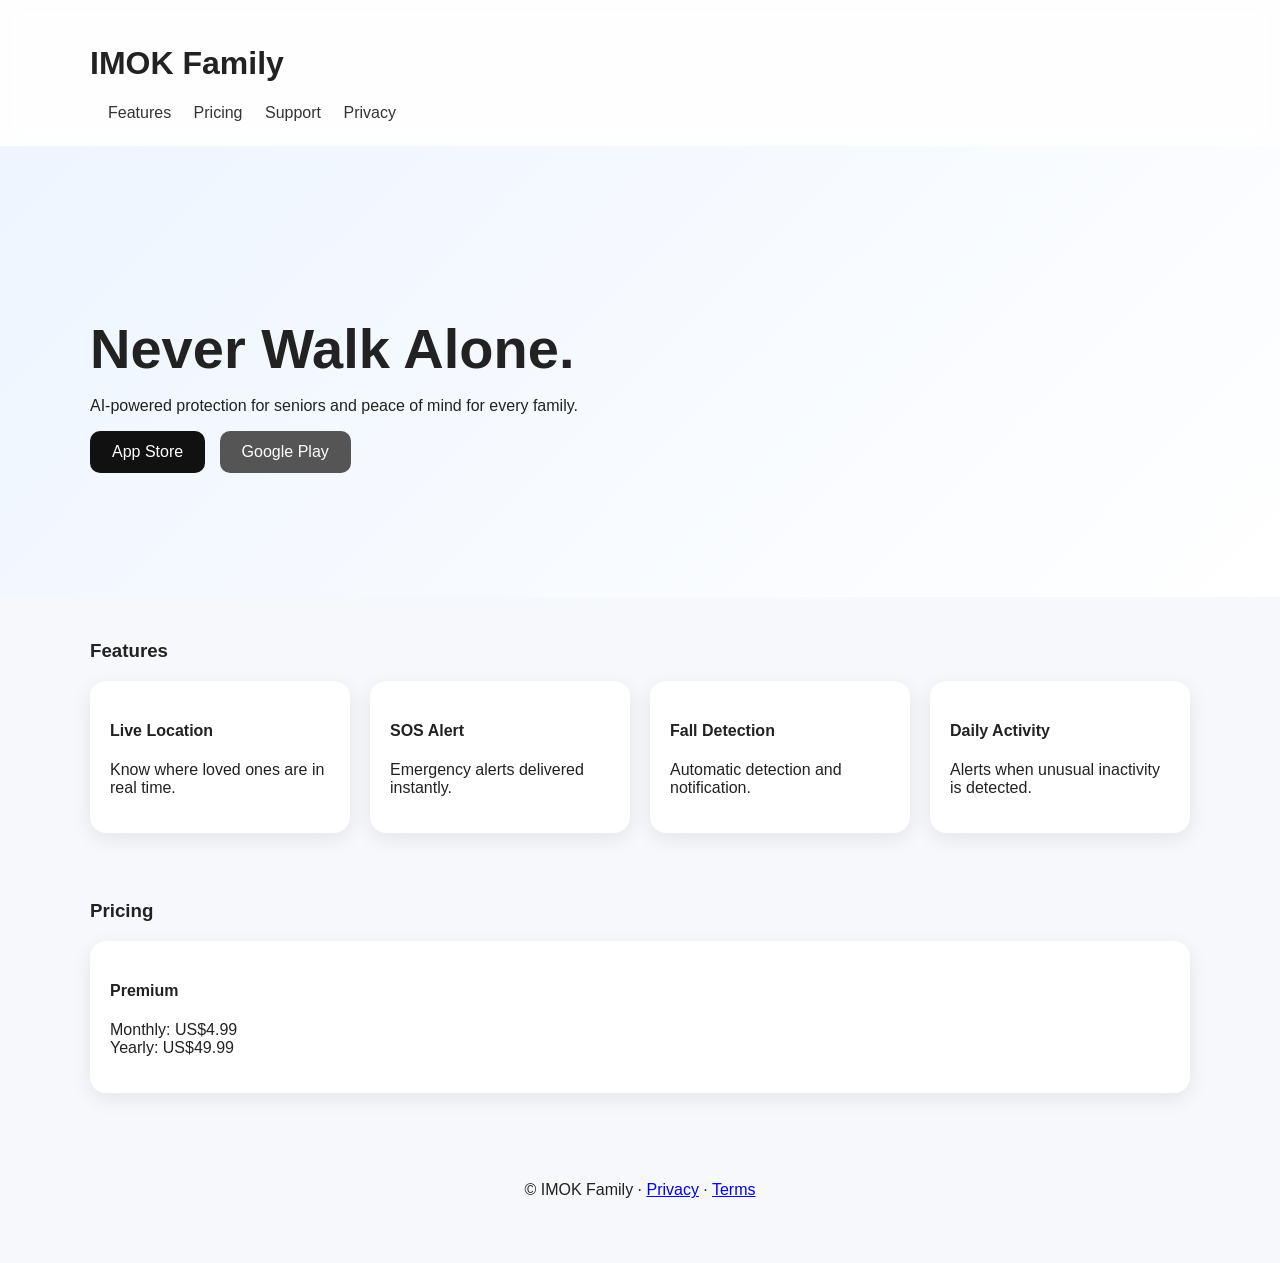
==== index.html @ 2cad606b "Initial IMOK Family website" ====
<!DOCTYPE html>
<html lang="en">
<head>
<meta charset="UTF-8">
<meta name="viewport" content="width=device-width,initial-scale=1">
<title>IMOK Family | Never Walk Alone</title>
<meta name="description" content="AI-powered protection for seniors and peace of mind for every family.">
<link rel="stylesheet" href="assets/css/style.css">
</head>
<body>
<header><div class="wrap"><h1>IMOK Family</h1><nav>
<a href="#features">Features</a>
<a href="#pricing">Pricing</a>
<a href="support.html">Support</a>
<a href="privacy.html">Privacy</a>
</nav></div></header>

<section class="hero">
<div class="wrap">
<h2>Never Walk Alone.</h2>
<p>AI-powered protection for seniors and peace of mind for every family.</p>
<div class="buttons">
<a class="btn">App Store</a>
<a class="btn secondary">Google Play</a>
</div>
</div>
</section>

<section id="features" class="wrap">
<h3>Features</h3>
<div class="grid">
<div class="card"><h4>Live Location</h4><p>Know where loved ones are in real time.</p></div>
<div class="card"><h4>SOS Alert</h4><p>Emergency alerts delivered instantly.</p></div>
<div class="card"><h4>Fall Detection</h4><p>Automatic detection and notification.</p></div>
<div class="card"><h4>Daily Activity</h4><p>Alerts when unusual inactivity is detected.</p></div>
</div>
</section>

<section id="pricing" class="wrap">
<h3>Pricing</h3>
<div class="card"><h4>Premium</h4><p>Monthly: US$4.99<br>Yearly: US$49.99</p></div>
</section>

<footer><div class="wrap">© IMOK Family · <a href="privacy.html">Privacy</a> · <a href="terms.html">Terms</a></div></footer>
<script src="assets/js/main.js"></script>
</body>
</html>
---- assets/css/style.css ----
body{margin:0;font-family:Arial,sans-serif;color:#222;background:#f7f8fb}
.wrap{max-width:1100px;margin:auto;padding:24px}
header{position:sticky;top:0;background:#ffffffdd;backdrop-filter:blur(10px)}
nav a{margin-left:18px;text-decoration:none;color:#333}
.hero{padding:100px 0;background:linear-gradient(135deg,#eef5ff,#fff)}
h2{font-size:56px;margin-bottom:12px}
.grid{display:grid;grid-template-columns:repeat(auto-fit,minmax(220px,1fr));gap:20px}
.card{background:#fff;padding:20px;border-radius:16px;box-shadow:0 6px 20px rgba(0,0,0,.08)}
.btn{display:inline-block;padding:12px 22px;background:#111;color:#fff;border-radius:10px;text-decoration:none;margin-right:10px}
.secondary{background:#555}
footer{padding:40px 0;text-align:center}
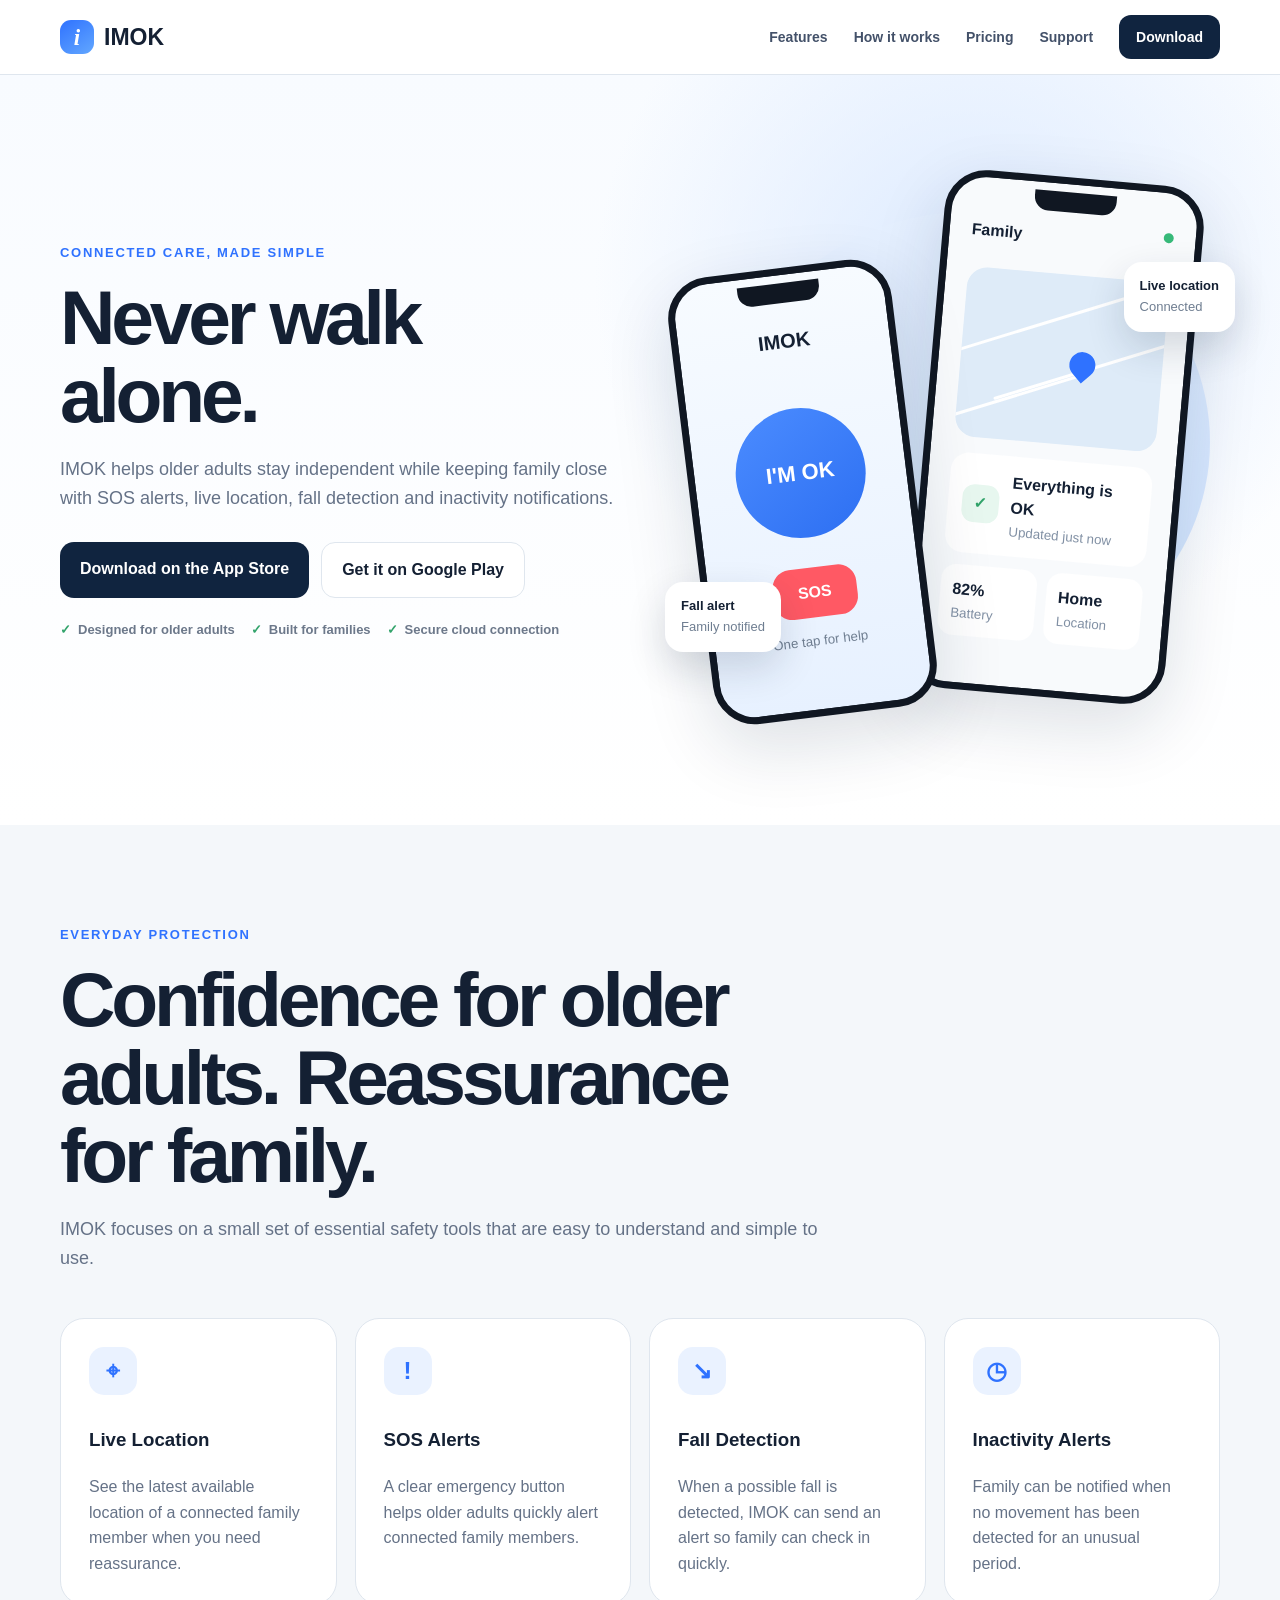
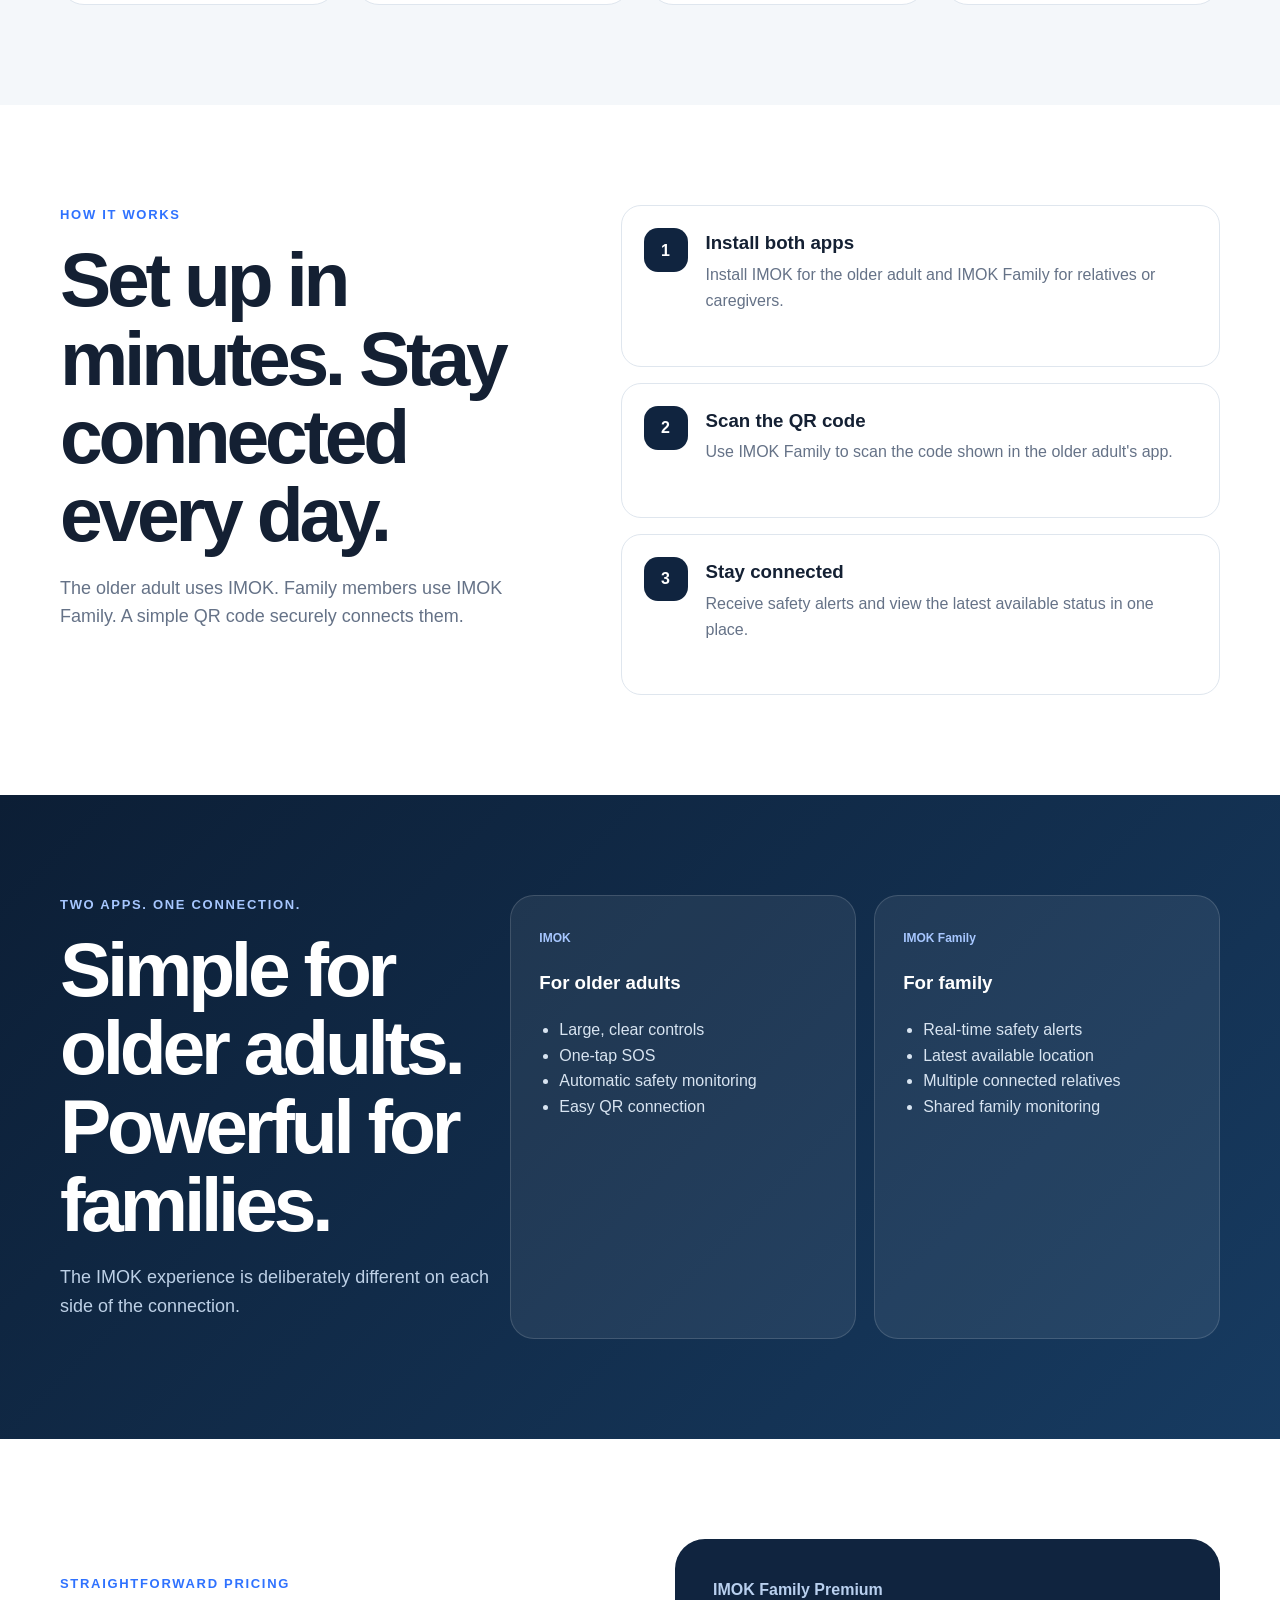
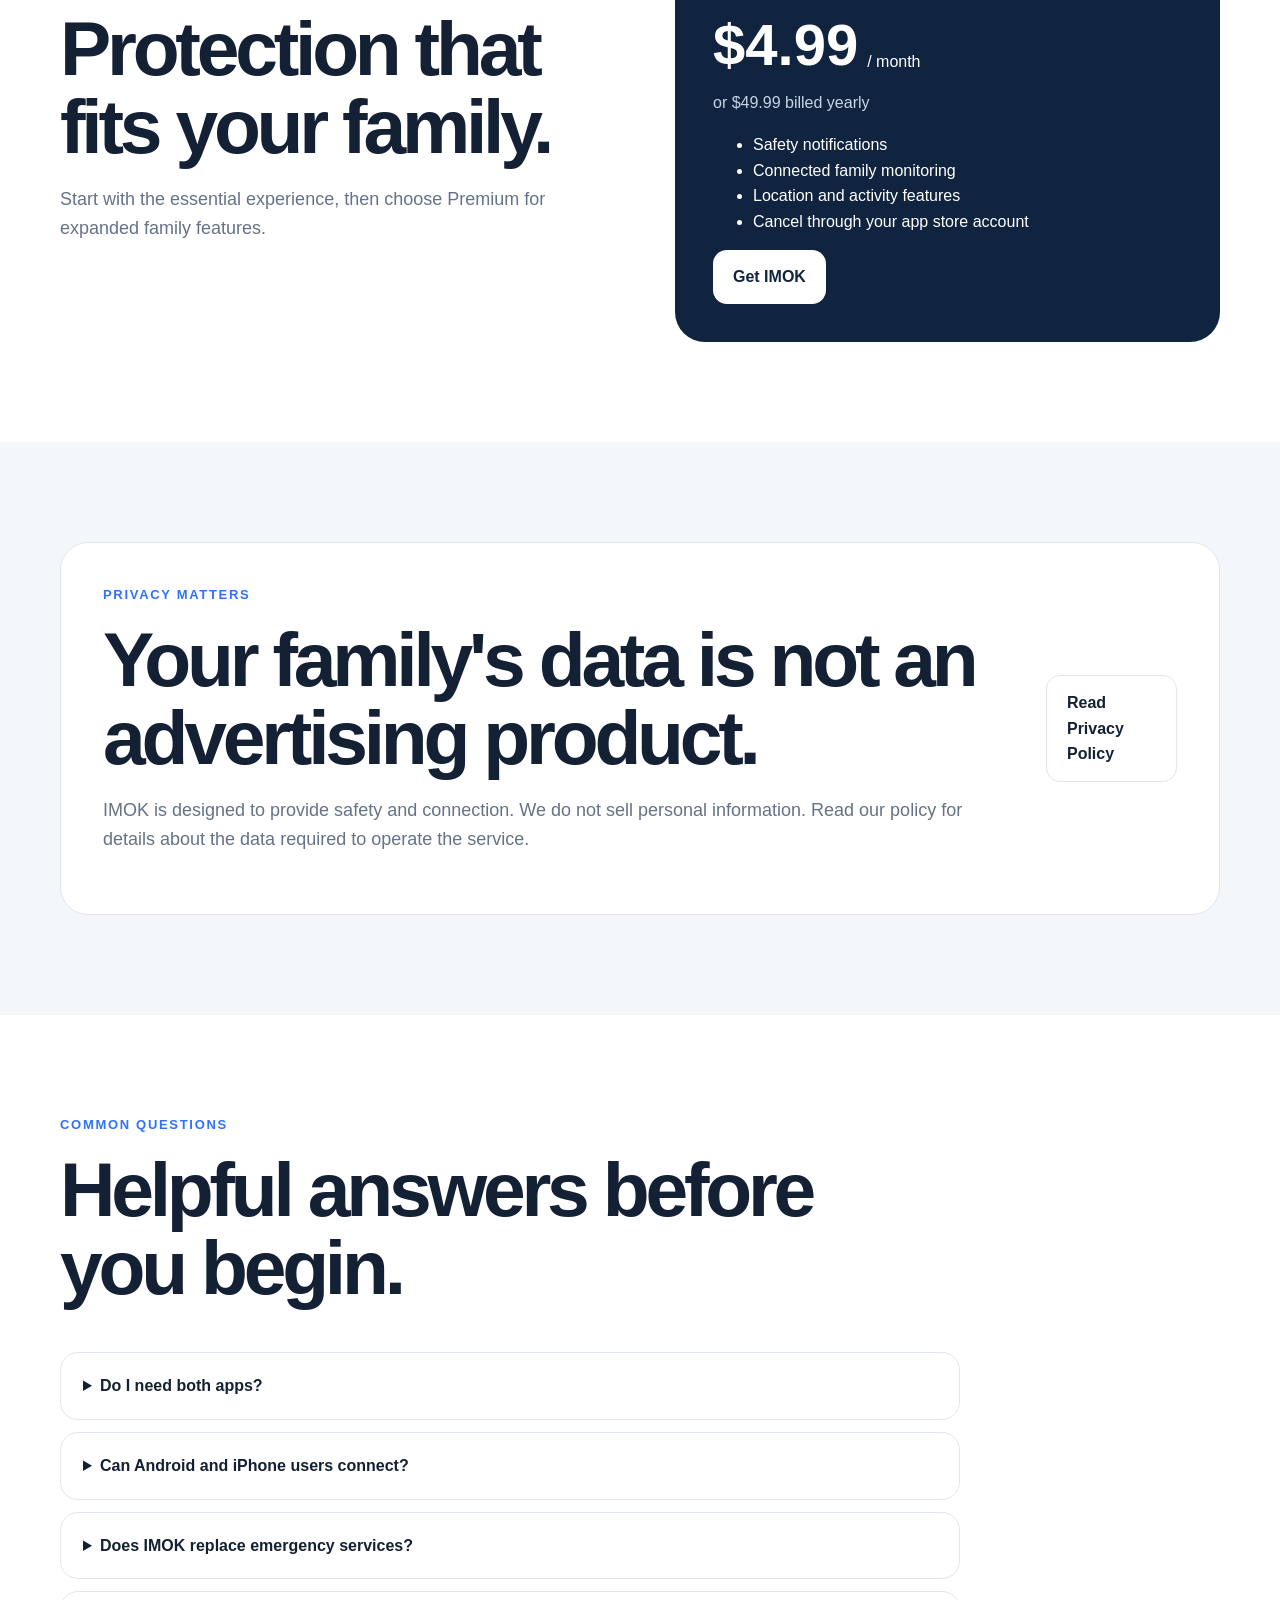
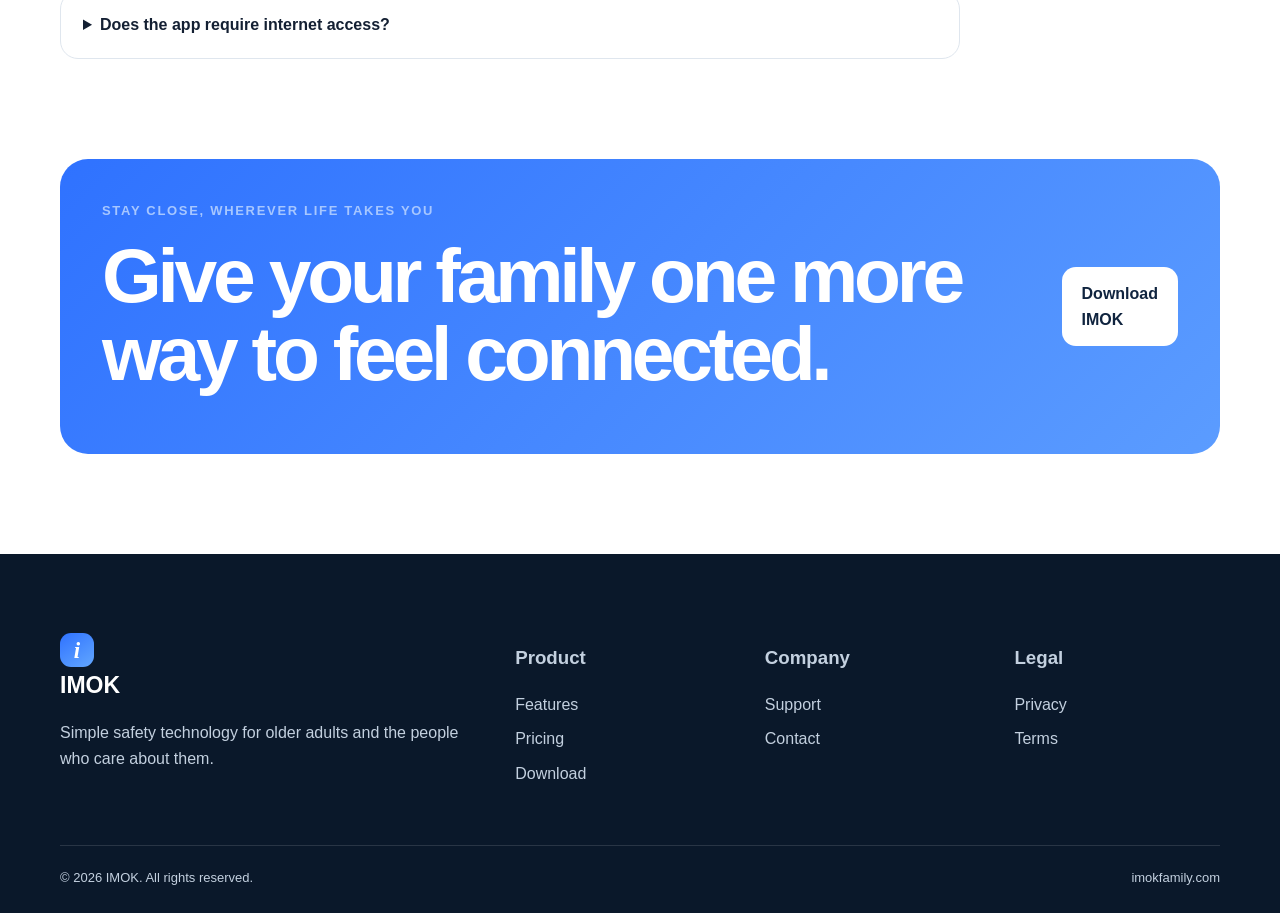
==== commit c1bbbba4: "Upgrade IMOK website to V4" ====
--- a/index.html
+++ b/index.html
@@ -1,47 +1,10 @@
-<!DOCTYPE html>
-<html lang="en">
-<head>
-<meta charset="UTF-8">
-<meta name="viewport" content="width=device-width,initial-scale=1">
-<title>IMOK Family | Never Walk Alone</title>
-<meta name="description" content="AI-powered protection for seniors and peace of mind for every family.">
-<link rel="stylesheet" href="assets/css/style.css">
-</head>
-<body>
-<header><div class="wrap"><h1>IMOK Family</h1><nav>
-<a href="#features">Features</a>
-<a href="#pricing">Pricing</a>
-<a href="support.html">Support</a>
-<a href="privacy.html">Privacy</a>
-</nav></div></header>
-
-<section class="hero">
-<div class="wrap">
-<h2>Never Walk Alone.</h2>
-<p>AI-powered protection for seniors and peace of mind for every family.</p>
-<div class="buttons">
-<a class="btn">App Store</a>
-<a class="btn secondary">Google Play</a>
-</div>
-</div>
-</section>
-
-<section id="features" class="wrap">
-<h3>Features</h3>
-<div class="grid">
-<div class="card"><h4>Live Location</h4><p>Know where loved ones are in real time.</p></div>
-<div class="card"><h4>SOS Alert</h4><p>Emergency alerts delivered instantly.</p></div>
-<div class="card"><h4>Fall Detection</h4><p>Automatic detection and notification.</p></div>
-<div class="card"><h4>Daily Activity</h4><p>Alerts when unusual inactivity is detected.</p></div>
-</div>
-</section>
-
-<section id="pricing" class="wrap">
-<h3>Pricing</h3>
-<div class="card"><h4>Premium</h4><p>Monthly: US$4.99<br>Yearly: US$49.99</p></div>
-</section>
-
-<footer><div class="wrap">© IMOK Family · <a href="privacy.html">Privacy</a> · <a href="terms.html">Terms</a></div></footer>
-<script src="assets/js/main.js"></script>
-</body>
-</html>+<!doctype html><html lang="en"><head><title>IMOK | Safety and Peace of Mind for Every Family</title><meta name="description" content="IMOK helps older adults stay connected with family through SOS alerts, live location, fall detection and inactivity notifications."><meta property="og:title" content="IMOK | Never Walk Alone"><meta property="og:description" content="Simple safety technology for older adults and peace of mind for families."><meta property="og:type" content="website"><meta property="og:url" content="https://imokfamily.com/"><meta charset="UTF-8"><meta name="viewport" content="width=device-width,initial-scale=1"><meta name="theme-color" content="#10243f"><link rel="icon" href="/assets/img/favicon.svg" type="image/svg+xml"><link rel="stylesheet" href="/assets/css/style.css"><script defer src="/assets/js/main.js"></script></head><body><header class="site-header"><div class="shell nav-wrap"><a class="brand" href="/" aria-label="IMOK home"><span class="brand-mark">i</span><span>IMOK</span></a><button class="nav-toggle" aria-expanded="false" aria-controls="primary-nav">Menu</button><nav id="primary-nav" class="nav-links"><a href="/#features">Features</a><a href="/#how">How it works</a><a href="/#pricing">Pricing</a><a href="/support.html">Support</a><a class="nav-cta" href="/#download">Download</a></nav></div></header><main>
+<section class="hero"><div class="shell hero-grid"><div class="hero-copy reveal"><div class="eyebrow">Connected care, made simple</div><h1>Never walk alone.</h1><p class="hero-lead">IMOK helps older adults stay independent while keeping family close with SOS alerts, live location, fall detection and inactivity notifications.</p><div class="hero-actions" id="download"><a class="btn btn-primary" href="#">Download on the App Store</a><a class="btn btn-secondary" href="#">Get it on Google Play</a></div><div class="trust-row"><span>Designed for older adults</span><span>Built for families</span><span>Secure cloud connection</span></div></div>
+<div class="hero-visual reveal delay-1"><div class="halo"></div><div class="phone phone-family"><div class="phone-top"></div><div class="phone-screen"><div class="mini-header"><span>Family</span><span class="status-dot"></span></div><div class="map-card"><div class="map-line l1"></div><div class="map-line l2"></div><div class="map-line l3"></div><div class="location-pin"></div></div><div class="alert-card"><span class="alert-icon">✓</span><div><strong>Everything is OK</strong><small>Updated just now</small></div></div><div class="stats"><div><strong>82%</strong><small>Battery</small></div><div><strong>Home</strong><small>Location</small></div></div></div></div><div class="phone phone-elder"><div class="phone-top"></div><div class="phone-screen elder-screen"><div class="elder-logo">IMOK</div><div class="ok-circle">I'M OK</div><div class="sos-button">SOS</div><small>One tap for help</small></div></div><div class="floating-card fc-1"><strong>Live location</strong><span>Connected</span></div><div class="floating-card fc-2"><strong>Fall alert</strong><span>Family notified</span></div></div></div></section>
+<section class="section section-soft" id="features"><div class="shell"><div class="section-heading reveal"><div class="eyebrow">Everyday protection</div><h2>Confidence for older adults. Reassurance for family.</h2><p>IMOK focuses on a small set of essential safety tools that are easy to understand and simple to use.</p></div><div class="feature-grid"><article class="feature-card reveal"><div class="icon">⌖</div><h3>Live Location</h3><p>See the latest available location of a connected family member when you need reassurance.</p></article><article class="feature-card reveal delay-1"><div class="icon">!</div><h3>SOS Alerts</h3><p>A clear emergency button helps older adults quickly alert connected family members.</p></article><article class="feature-card reveal delay-2"><div class="icon">↘</div><h3>Fall Detection</h3><p>When a possible fall is detected, IMOK can send an alert so family can check in quickly.</p></article><article class="feature-card reveal delay-3"><div class="icon">◷</div><h3>Inactivity Alerts</h3><p>Family can be notified when no movement has been detected for an unusual period.</p></article></div></div></section>
+<section class="section" id="how"><div class="shell split"><div class="section-heading reveal"><div class="eyebrow">How it works</div><h2>Set up in minutes. Stay connected every day.</h2><p>The older adult uses IMOK. Family members use IMOK Family. A simple QR code securely connects them.</p></div><ol class="steps reveal delay-1"><li><span>1</span><div><h3>Install both apps</h3><p>Install IMOK for the older adult and IMOK Family for relatives or caregivers.</p></div></li><li><span>2</span><div><h3>Scan the QR code</h3><p>Use IMOK Family to scan the code shown in the older adult's app.</p></div></li><li><span>3</span><div><h3>Stay connected</h3><p>Receive safety alerts and view the latest available status in one place.</p></div></li></ol></div></section>
+<section class="section dark-panel"><div class="shell family-grid"><div class="family-copy reveal"><div class="eyebrow light">Two apps. One connection.</div><h2>Simple for older adults. Powerful for families.</h2><p>The IMOK experience is deliberately different on each side of the connection.</p></div><div class="audience-card reveal delay-1"><span class="audience-label">IMOK</span><h3>For older adults</h3><ul><li>Large, clear controls</li><li>One-tap SOS</li><li>Automatic safety monitoring</li><li>Easy QR connection</li></ul></div><div class="audience-card reveal delay-2"><span class="audience-label">IMOK Family</span><h3>For family</h3><ul><li>Real-time safety alerts</li><li>Latest available location</li><li>Multiple connected relatives</li><li>Shared family monitoring</li></ul></div></div></section>
+<section class="section" id="pricing"><div class="shell pricing-wrap"><div class="section-heading reveal"><div class="eyebrow">Straightforward pricing</div><h2>Protection that fits your family.</h2><p>Start with the essential experience, then choose Premium for expanded family features.</p></div><div class="pricing-card reveal delay-1"><div><span class="plan">IMOK Family Premium</span><div class="price-row"><strong>$4.99</strong><span>/ month</span></div><p class="annual">or $49.99 billed yearly</p></div><ul><li>Safety notifications</li><li>Connected family monitoring</li><li>Location and activity features</li><li>Cancel through your app store account</li></ul><a class="btn btn-primary" href="#download">Get IMOK</a></div></div></section>
+<section class="section section-soft"><div class="shell privacy-banner reveal"><div><div class="eyebrow">Privacy matters</div><h2>Your family's data is not an advertising product.</h2><p>IMOK is designed to provide safety and connection. We do not sell personal information. Read our policy for details about the data required to operate the service.</p></div><a class="btn btn-secondary" href="/privacy.html">Read Privacy Policy</a></div></section>
+<section class="section faq-section"><div class="shell"><div class="section-heading reveal"><div class="eyebrow">Common questions</div><h2>Helpful answers before you begin.</h2></div><div class="faq-list"><details class="reveal"><summary>Do I need both apps?</summary><p>Yes. IMOK is used by the older adult, while IMOK Family is used by relatives or caregivers.</p></details><details class="reveal"><summary>Can Android and iPhone users connect?</summary><p>The service is designed for families using supported Android and iOS devices. Availability can vary by app version and region.</p></details><details class="reveal"><summary>Does IMOK replace emergency services?</summary><p>No. IMOK is a family safety and notification tool. In an emergency, contact local emergency services directly.</p></details><details class="reveal"><summary>Does the app require internet access?</summary><p>Yes. Location updates, alerts and cloud synchronization require a working internet connection.</p></details></div></div></section>
+<section class="cta-section"><div class="shell cta-card reveal"><div><div class="eyebrow light">Stay close, wherever life takes you</div><h2>Give your family one more way to feel connected.</h2></div><a class="btn btn-light" href="#download">Download IMOK</a></div></section></main><footer class="site-footer"><div class="shell footer-grid"><div><a class="brand brand-footer" href="/"><span class="brand-mark">i</span><span>IMOK</span></a><p>Simple safety technology for older adults and the people who care about them.</p></div><div><h3>Product</h3><a href="/#features">Features</a><a href="/#pricing">Pricing</a><a href="/#download">Download</a></div><div><h3>Company</h3><a href="/support.html">Support</a><a href="/contact.html">Contact</a></div><div><h3>Legal</h3><a href="/privacy.html">Privacy</a><a href="/terms.html">Terms</a></div></div><div class="shell footer-bottom"><span>© 2026 IMOK. All rights reserved.</span><span>imokfamily.com</span></div></footer></body></html>
--- a/assets/css/style.css
+++ b/assets/css/style.css
@@ -1,11 +1,2 @@
-body{margin:0;font-family:Arial,sans-serif;color:#222;background:#f7f8fb}
-.wrap{max-width:1100px;margin:auto;padding:24px}
-header{position:sticky;top:0;background:#ffffffdd;backdrop-filter:blur(10px)}
-nav a{margin-left:18px;text-decoration:none;color:#333}
-.hero{padding:100px 0;background:linear-gradient(135deg,#eef5ff,#fff)}
-h2{font-size:56px;margin-bottom:12px}
-.grid{display:grid;grid-template-columns:repeat(auto-fit,minmax(220px,1fr));gap:20px}
-.card{background:#fff;padding:20px;border-radius:16px;box-shadow:0 6px 20px rgba(0,0,0,.08)}
-.btn{display:inline-block;padding:12px 22px;background:#111;color:#fff;border-radius:10px;text-decoration:none;margin-right:10px}
-.secondary{background:#555}
-footer{padding:40px 0;text-align:center}
+
+:root{--navy:#10243f;--ink:#142033;--muted:#657287;--line:#dfe6ee;--soft:#f4f7fa;--blue:#2f72ff;--green:#31a36a;--shadow:0 24px 70px rgba(16,36,63,.14)}*{box-sizing:border-box}html{scroll-behavior:smooth}body{margin:0;font-family:Inter,-apple-system,BlinkMacSystemFont,"Segoe UI",sans-serif;color:var(--ink);line-height:1.6}a{color:inherit}.shell{width:min(1160px,calc(100% - 40px));margin:auto}.site-header{position:sticky;top:0;z-index:20;background:#ffffffdd;backdrop-filter:blur(16px);border-bottom:1px solid var(--line)}.nav-wrap{height:74px;display:flex;align-items:center;justify-content:space-between}.brand{display:flex;align-items:center;gap:10px;text-decoration:none;font-weight:850;font-size:23px}.brand-mark{display:grid;place-items:center;width:34px;height:34px;border-radius:11px;background:linear-gradient(145deg,#2f72ff,#62a7ff);color:#fff;font-family:Georgia,serif;font-style:italic}.nav-links{display:flex;gap:26px;align-items:center}.nav-links a{text-decoration:none;font-size:14px;font-weight:700;color:#435169}.nav-cta{background:var(--navy)!important;color:#fff!important;padding:11px 17px;border-radius:12px}.nav-toggle{display:none}.hero{overflow:hidden;background:radial-gradient(circle at 76% 28%,#dceaff 0,transparent 34%),linear-gradient(#f8fbff,#fff)}.hero-grid{min-height:750px;display:grid;grid-template-columns:1.02fr .98fr;align-items:center;gap:48px;padding:70px 0 86px}.eyebrow{font-size:13px;font-weight:850;text-transform:uppercase;letter-spacing:.13em;color:var(--blue)}.eyebrow.light{color:#a7c7ff}.hero h1,.section-heading h2,.family-copy h2,.pricing-wrap h2,.privacy-banner h2,.cta-card h2,.subpage-hero h1{font-size:clamp(42px,6vw,82px);line-height:1.02;letter-spacing:-.055em;margin:14px 0 20px}.hero-lead,.section-heading p,.family-copy p,.privacy-banner p,.subpage-hero p{font-size:18px;color:var(--muted)}.hero-actions{display:flex;gap:12px;flex-wrap:wrap;margin:30px 0 22px}.btn{display:inline-flex;padding:14px 20px;border-radius:14px;text-decoration:none;font-weight:800;transition:.2s}.btn:hover{transform:translateY(-2px)}.btn-primary{background:var(--navy);color:#fff}.btn-secondary{background:#fff;border:1px solid var(--line)}.btn-light{background:#fff;color:var(--navy)}.trust-row{display:flex;gap:16px;flex-wrap:wrap;color:#6c788a;font-size:13px;font-weight:650}.trust-row span:before{content:"✓";color:var(--green);margin-right:7px}.hero-visual{position:relative;height:580px}.halo{position:absolute;inset:60px 10px 60px 50px;border-radius:50%;background:linear-gradient(145deg,#e9f2ff,#cfe3ff)}.phone{position:absolute;background:#101722;border:7px solid #101722;border-radius:42px;box-shadow:var(--shadow);overflow:hidden}.phone-screen{height:100%;padding:22px;background:#f8fafc}.phone-top{position:absolute;top:8px;left:50%;transform:translateX(-50%);width:82px;height:20px;background:#101722;border-radius:0 0 14px 14px}.phone-family{width:260px;height:520px;right:35px;top:25px;transform:rotate(5deg)}.phone-elder{width:225px;height:450px;left:15px;bottom:15px;transform:rotate(-7deg)}.mini-header{margin-top:18px;display:flex;justify-content:space-between;font-weight:800}.status-dot{width:10px;height:10px;border-radius:50%;background:#37b979}.map-card{height:170px;margin:24px 0 16px;border-radius:20px;background:#deebf8;position:relative;overflow:hidden}.map-line{position:absolute;height:3px;background:#fff;border-radius:99px;transform:rotate(-22deg)}.l1{width:230px;top:40px;left:-12px}.l2{width:180px;top:95px;left:30px}.l3{width:160px;top:125px;left:-25px}.location-pin{position:absolute;left:54%;top:45%;width:26px;height:26px;border-radius:50% 50% 50% 0;background:var(--blue);transform:rotate(-45deg)}.alert-card{display:flex;gap:12px;align-items:center;background:#fff;border-radius:18px;padding:14px}.alert-card small,.stats small{display:block;color:#8190a4}.alert-icon{display:grid;place-items:center;width:38px;height:38px;border-radius:12px;background:#e7f7ef;color:var(--green);font-weight:900}.stats{display:grid;grid-template-columns:1fr 1fr;gap:10px;margin-top:12px}.stats div{padding:12px;border-radius:15px;background:#fff}.elder-screen{text-align:center;background:linear-gradient(#f7fbff,#e7f1ff)}.elder-logo{margin-top:28px;font-size:20px;font-weight:900}.ok-circle{width:130px;height:130px;border-radius:50%;display:grid;place-items:center;margin:52px auto 30px;background:linear-gradient(145deg,#4b8cff,#2d6ff2);color:#fff;font-weight:900;font-size:22px}.sos-button{width:84px;margin:auto;padding:12px;border-radius:18px;background:#ff5964;color:#fff;font-weight:900}.elder-screen small{display:block;margin-top:13px;color:#6f7e91}.floating-card{position:absolute;background:#fff;border-radius:18px;padding:14px 16px;box-shadow:0 16px 38px #10243f29;font-size:13px}.floating-card span{display:block;color:#6f7e91}.fc-1{right:-15px;top:110px}.fc-2{left:-10px;bottom:80px}.section{padding:100px 0}.section-soft{background:var(--soft)}.section-heading{max-width:760px;margin-bottom:46px}.feature-grid{display:grid;grid-template-columns:repeat(4,1fr);gap:18px}.feature-card,.support-card,.contact-card{background:#fff;border:1px solid var(--line);border-radius:24px;padding:28px;text-decoration:none}.feature-card .icon{width:48px;height:48px;border-radius:15px;background:#eaf2ff;color:var(--blue);display:grid;place-items:center;font-size:24px;font-weight:900;margin-bottom:30px}.feature-card p,.support-card p,.contact-card p{color:var(--muted);margin-bottom:0}.split{display:grid;grid-template-columns:.9fr 1.1fr;gap:70px}.steps{list-style:none;padding:0;margin:0;display:grid;gap:16px}.steps li{display:flex;gap:18px;padding:22px;border:1px solid var(--line);border-radius:20px}.steps li>span{flex:0 0 44px;height:44px;display:grid;place-items:center;border-radius:14px;background:var(--navy);color:#fff;font-weight:900}.steps h3{margin:0}.steps p{margin:4px 0 0;color:var(--muted)}.dark-panel{background:linear-gradient(135deg,#0c1e35,#173b61);color:#fff}.family-grid{display:grid;grid-template-columns:1.25fr 1fr 1fr;gap:18px}.family-copy p{color:#bdd0e6}.audience-card{border:1px solid #ffffff24;background:#ffffff12;border-radius:24px;padding:28px}.audience-label{font-size:12px;font-weight:900;color:#a7c7ff}.audience-card ul{padding-left:20px;color:#d8e4f1}.pricing-wrap{display:grid;grid-template-columns:1fr 1fr;gap:70px;align-items:center}.pricing-card{border-radius:30px;padding:38px;background:var(--navy);color:#fff}.plan{color:#b9d0ef;font-weight:800}.price-row{display:flex;align-items:end;gap:9px;margin:14px 0}.price-row strong{font-size:58px;line-height:1}.annual{color:#c7d5e6}.pricing-card .btn{background:#fff;color:var(--navy)}.privacy-banner,.contact-panel,.cta-card{display:flex;align-items:center;justify-content:space-between;gap:40px;padding:42px;border-radius:28px}.privacy-banner,.contact-panel{background:#fff;border:1px solid var(--line)}.faq-list{display:grid;gap:12px;max-width:900px}details{border:1px solid var(--line);border-radius:18px;padding:20px 22px}summary{cursor:pointer;font-weight:800}details p{color:var(--muted)}.cta-section{padding:0 0 100px}.cta-card{background:linear-gradient(135deg,var(--blue),#5b9cff);color:#fff}.site-footer{background:#0a182a;color:#c3d0df;padding:70px 0 24px}.footer-grid{display:grid;grid-template-columns:2fr repeat(3,1fr);gap:44px}.brand-footer{color:#fff}.footer-grid a{display:block;text-decoration:none;margin:9px 0}.footer-bottom{margin-top:50px;padding-top:22px;border-top:1px solid #ffffff20;display:flex;justify-content:space-between;font-size:13px}.legal-page{background:var(--soft);padding:72px 0 100px}.legal-shell{max-width:900px}.legal-hero{text-align:center;padding:35px 0 42px}.legal-hero h1{font-size:58px;letter-spacing:-.05em;margin:10px}.legal-card{background:#fff;border:1px solid var(--line);border-radius:28px;padding:48px}.legal-card h2{margin-top:34px}.legal-card p{color:#526176}.legal-card a{color:var(--blue)}.legal-note{margin-top:38px;padding:18px;border-radius:16px;background:#eef5ff}.subpage-hero{padding:100px 0 70px;background:linear-gradient(#f4f8ff,#fff)}.support-grid,.contact-cards{display:grid;grid-template-columns:repeat(2,1fr);gap:18px}.contact-card strong{display:block;font-size:22px;margin:10px 0}.contact-card span{color:var(--blue);font-weight:800}.reveal{opacity:0;transform:translateY(20px);transition:.7s}.reveal.visible{opacity:1;transform:none}.delay-1{transition-delay:.08s}.delay-2{transition-delay:.16s}.delay-3{transition-delay:.24s}@media(max-width:900px){.nav-toggle{display:block}.nav-links{display:none;position:absolute;left:20px;right:20px;top:68px;background:#fff;padding:18px;border:1px solid var(--line);border-radius:18px;flex-direction:column}.nav-links.open{display:flex}.hero-grid,.split,.pricing-wrap{grid-template-columns:1fr}.feature-grid{grid-template-columns:repeat(2,1fr)}.family-grid{grid-template-columns:1fr}.footer-grid{grid-template-columns:1fr 1fr}.privacy-banner,.contact-panel,.cta-card{align-items:flex-start;flex-direction:column}}@media(max-width:600px){.shell{width:calc(100% - 28px)}.hero h1{font-size:56px}.hero-visual{height:470px}.phone-family{width:210px;height:420px;right:0}.phone-elder{width:180px;height:360px;left:0}.feature-grid,.support-grid,.contact-cards{grid-template-columns:1fr}.section{padding:76px 0}.legal-card{padding:26px}.footer-grid{grid-template-columns:1fr}.footer-bottom{flex-direction:column}.trust-row{display:grid}}
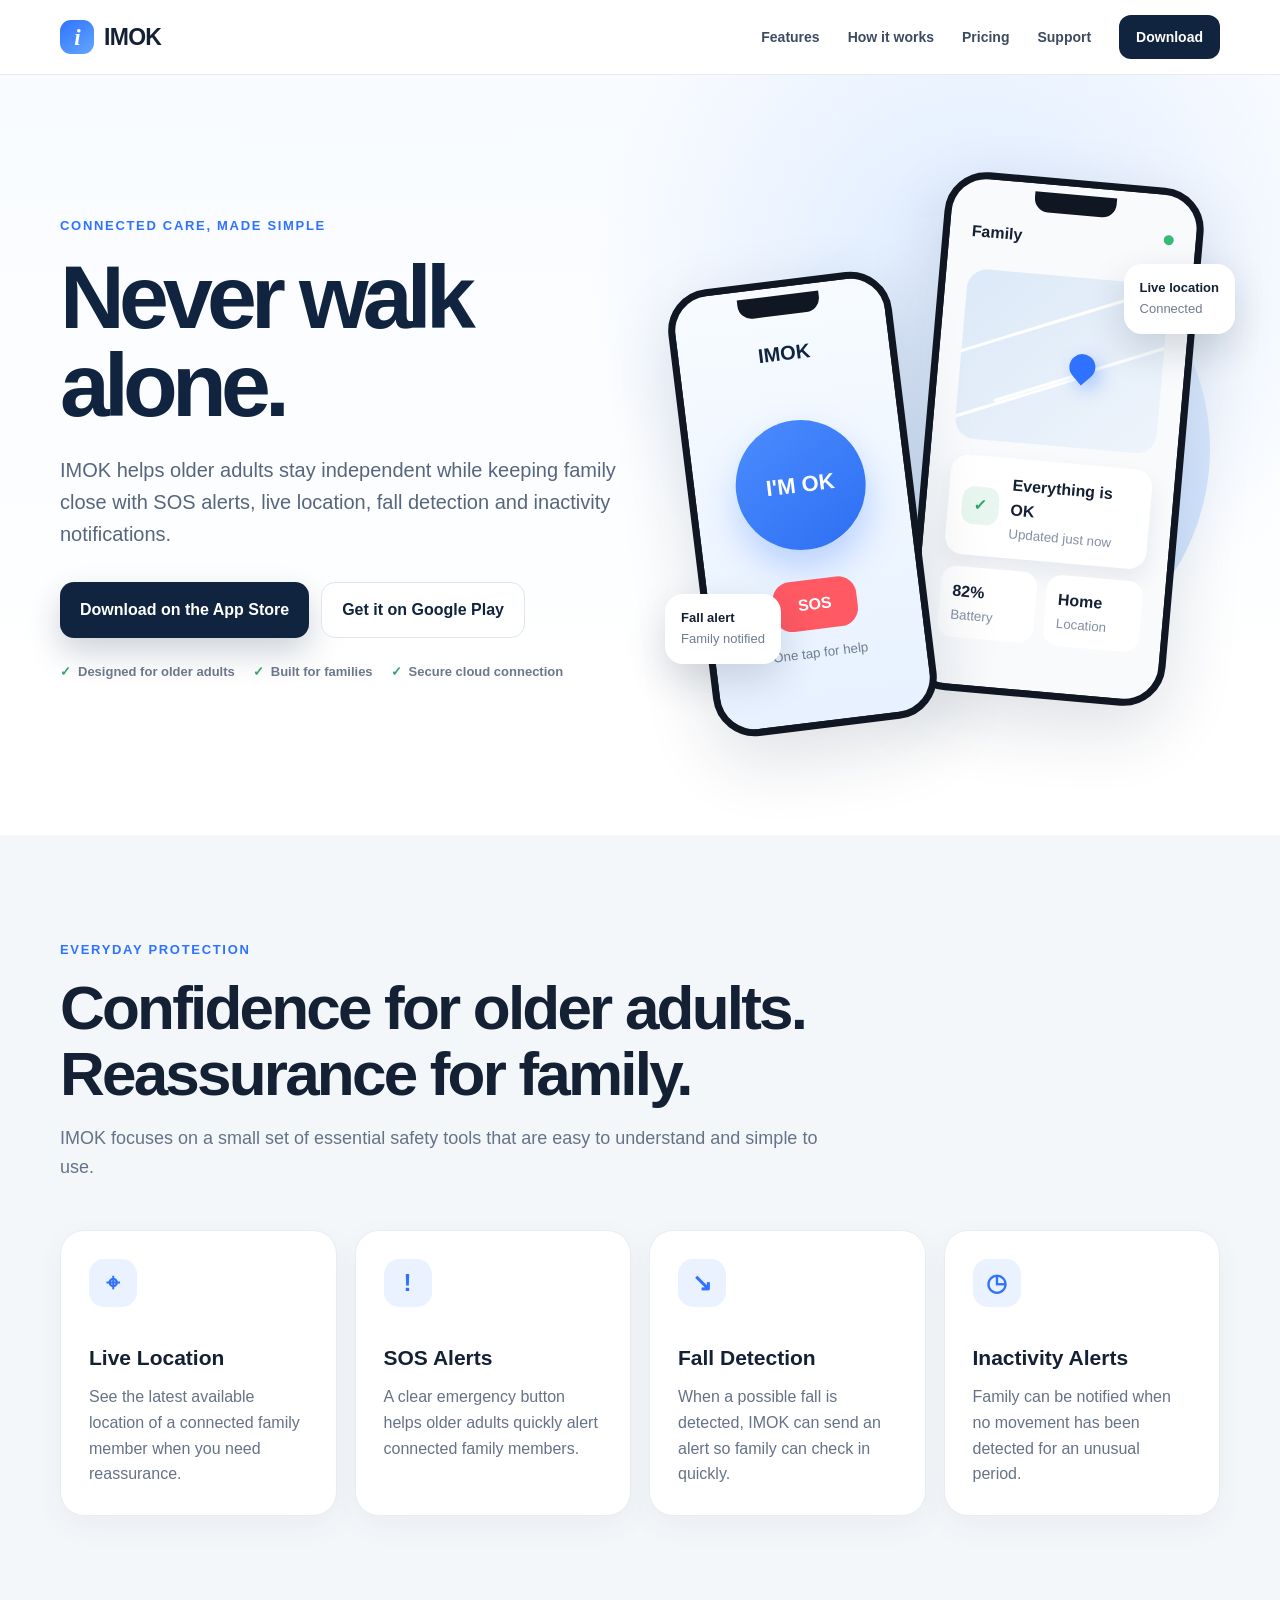
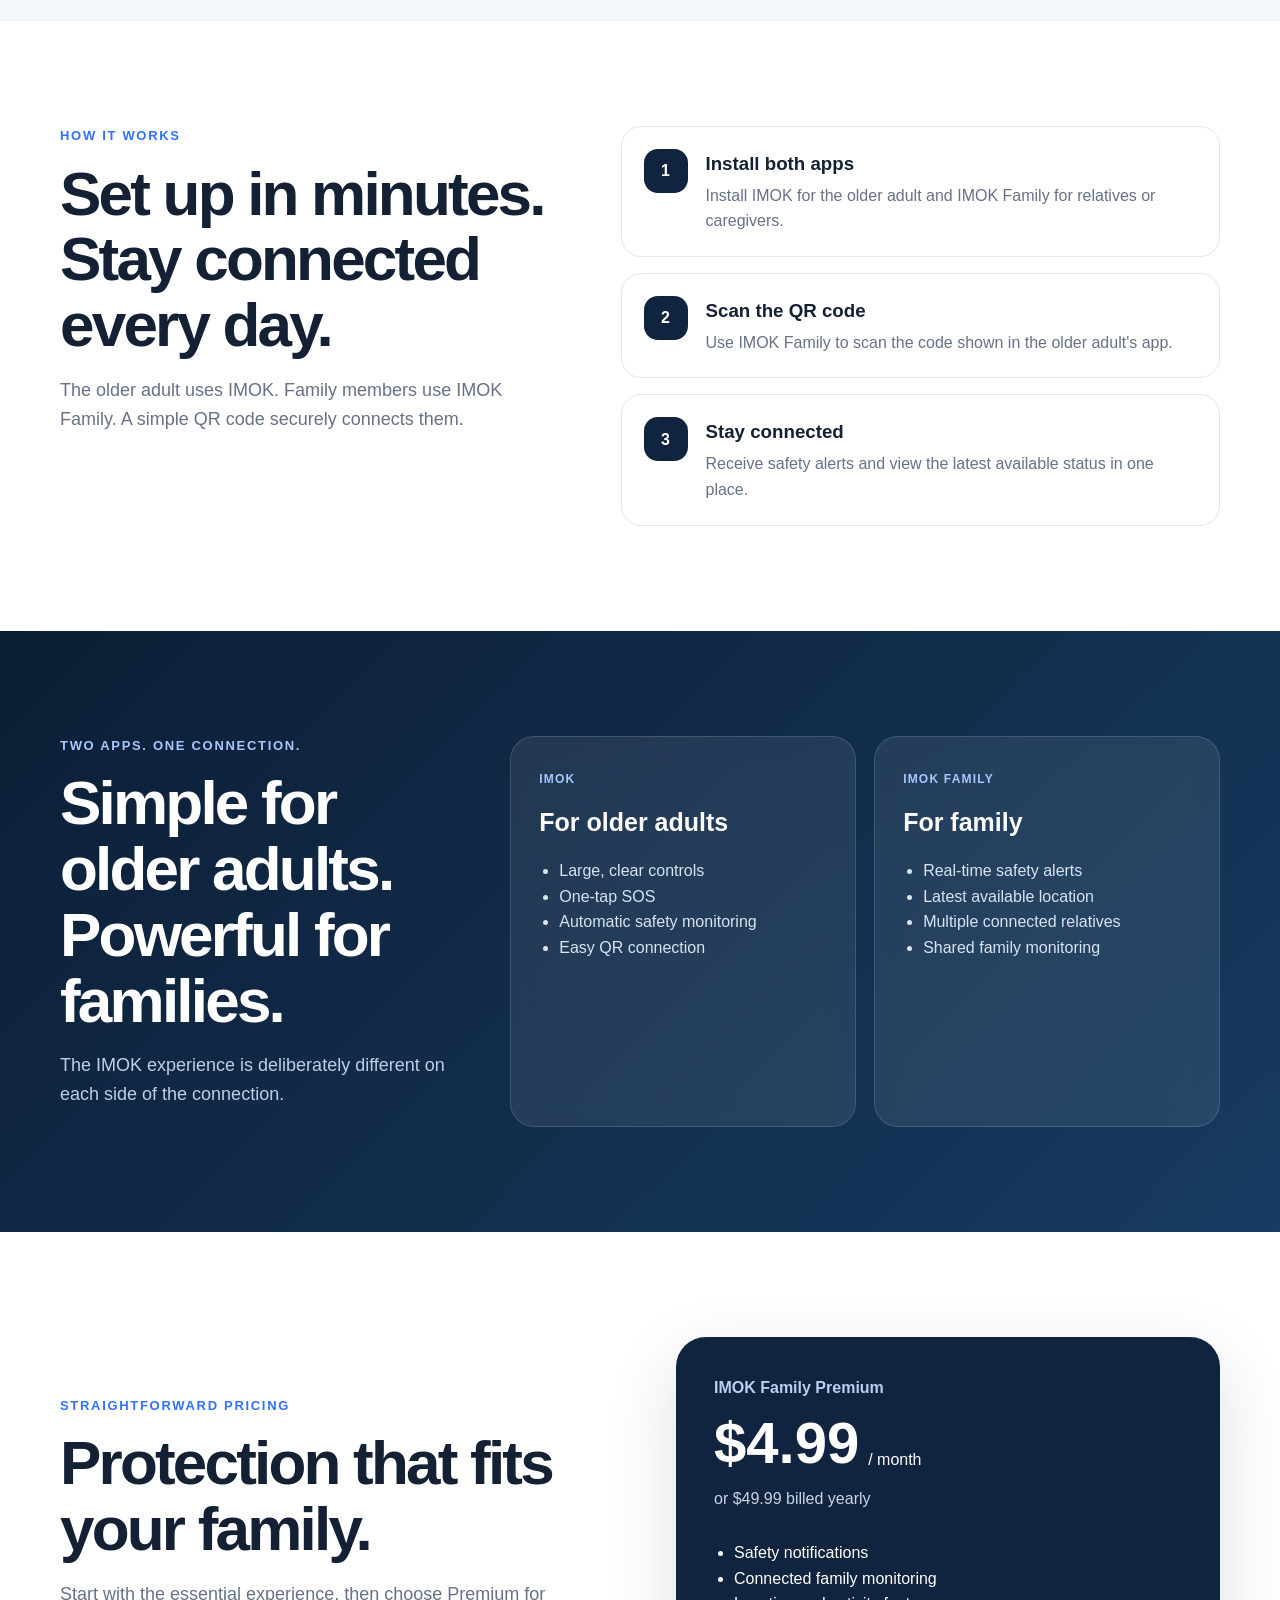
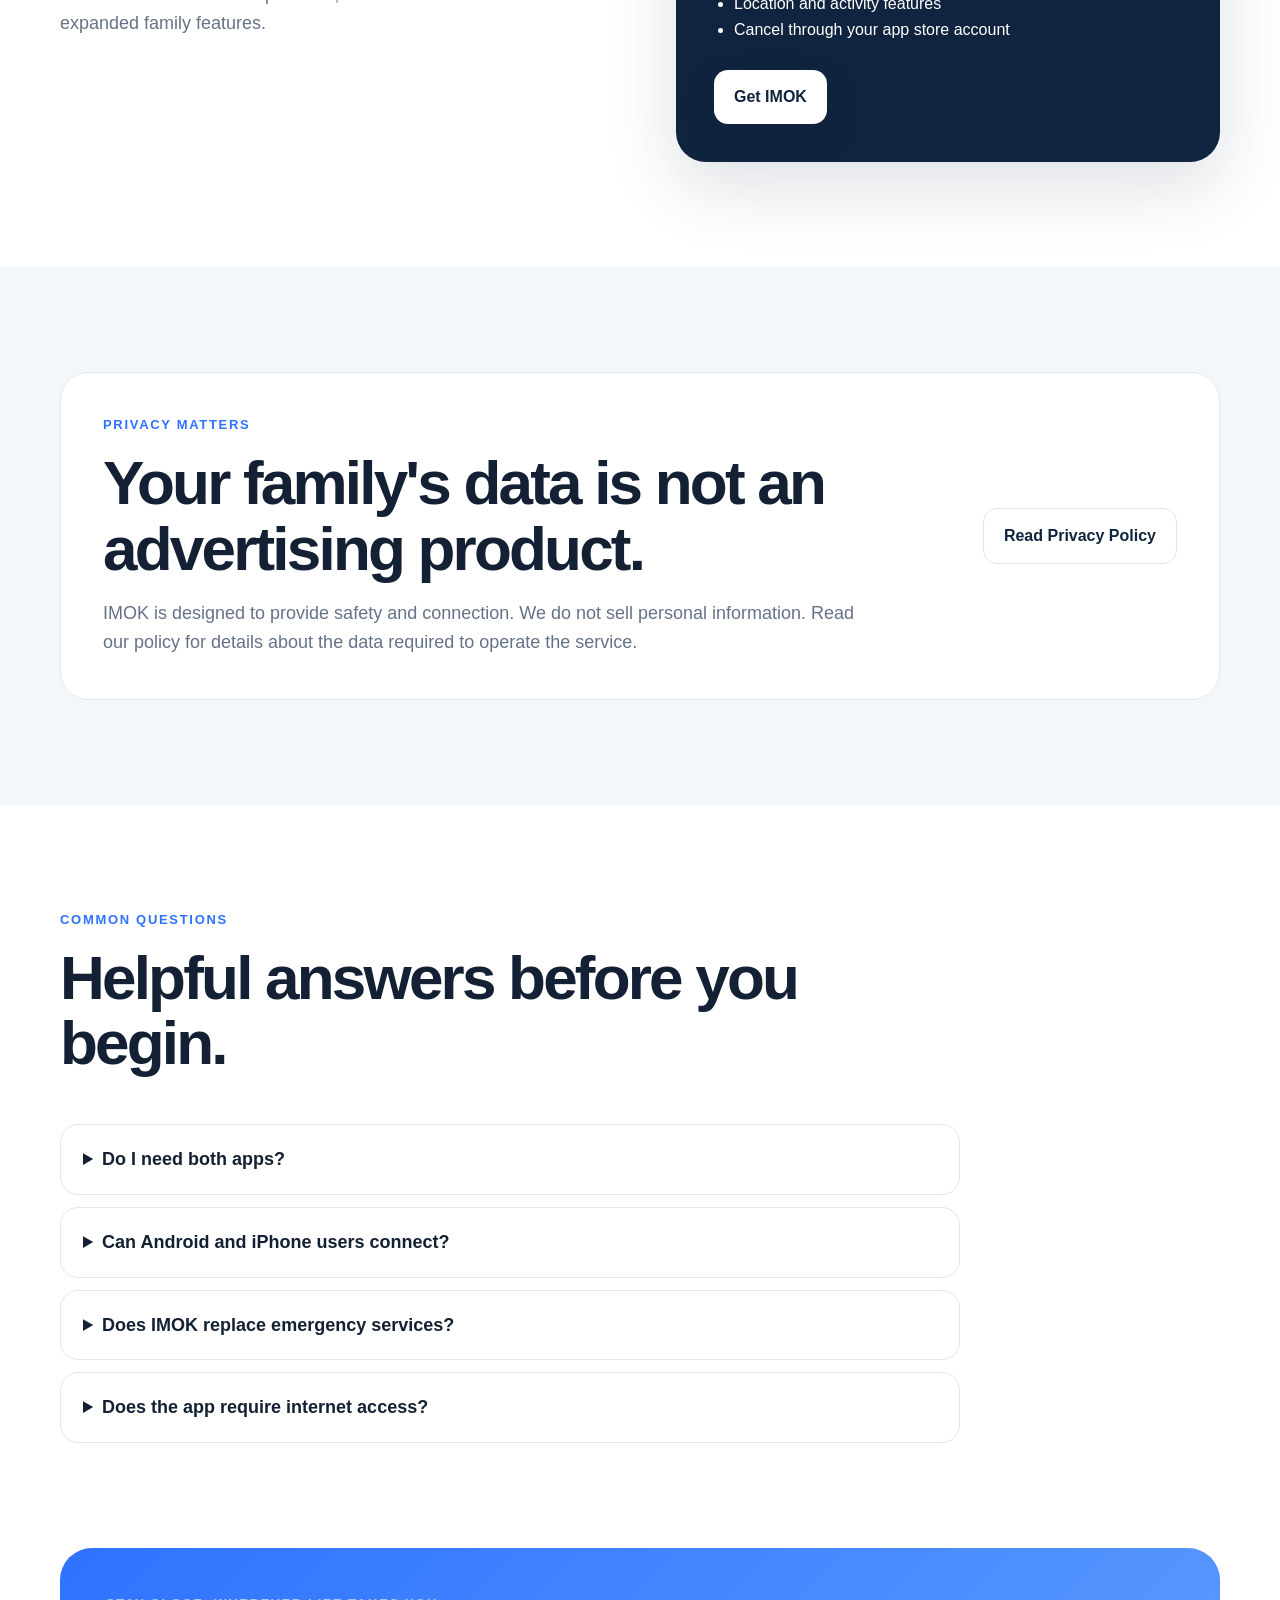
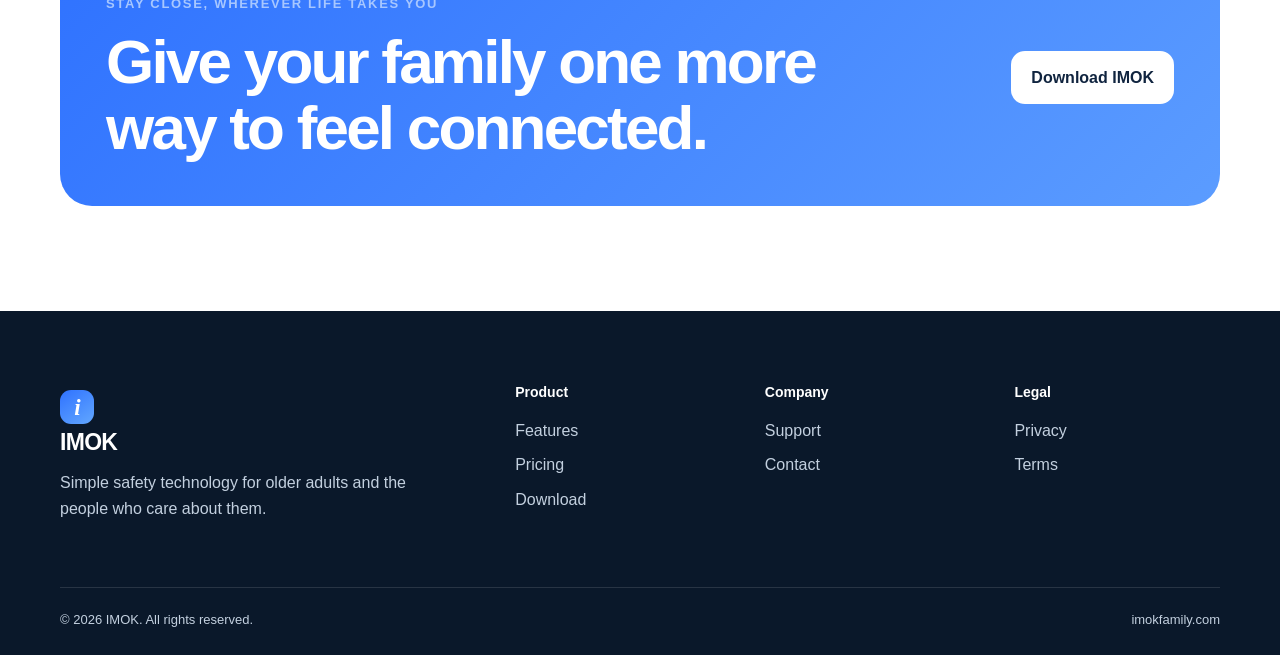
==== commit e0fa2520: "V4 fix" ====
--- a/index.html
+++ b/index.html
@@ -1,10 +1,148 @@
-<!doctype html><html lang="en"><head><title>IMOK | Safety and Peace of Mind for Every Family</title><meta name="description" content="IMOK helps older adults stay connected with family through SOS alerts, live location, fall detection and inactivity notifications."><meta property="og:title" content="IMOK | Never Walk Alone"><meta property="og:description" content="Simple safety technology for older adults and peace of mind for families."><meta property="og:type" content="website"><meta property="og:url" content="https://imokfamily.com/"><meta charset="UTF-8"><meta name="viewport" content="width=device-width,initial-scale=1"><meta name="theme-color" content="#10243f"><link rel="icon" href="/assets/img/favicon.svg" type="image/svg+xml"><link rel="stylesheet" href="/assets/css/style.css"><script defer src="/assets/js/main.js"></script></head><body><header class="site-header"><div class="shell nav-wrap"><a class="brand" href="/" aria-label="IMOK home"><span class="brand-mark">i</span><span>IMOK</span></a><button class="nav-toggle" aria-expanded="false" aria-controls="primary-nav">Menu</button><nav id="primary-nav" class="nav-links"><a href="/#features">Features</a><a href="/#how">How it works</a><a href="/#pricing">Pricing</a><a href="/support.html">Support</a><a class="nav-cta" href="/#download">Download</a></nav></div></header><main>
-<section class="hero"><div class="shell hero-grid"><div class="hero-copy reveal"><div class="eyebrow">Connected care, made simple</div><h1>Never walk alone.</h1><p class="hero-lead">IMOK helps older adults stay independent while keeping family close with SOS alerts, live location, fall detection and inactivity notifications.</p><div class="hero-actions" id="download"><a class="btn btn-primary" href="#">Download on the App Store</a><a class="btn btn-secondary" href="#">Get it on Google Play</a></div><div class="trust-row"><span>Designed for older adults</span><span>Built for families</span><span>Secure cloud connection</span></div></div>
-<div class="hero-visual reveal delay-1"><div class="halo"></div><div class="phone phone-family"><div class="phone-top"></div><div class="phone-screen"><div class="mini-header"><span>Family</span><span class="status-dot"></span></div><div class="map-card"><div class="map-line l1"></div><div class="map-line l2"></div><div class="map-line l3"></div><div class="location-pin"></div></div><div class="alert-card"><span class="alert-icon">✓</span><div><strong>Everything is OK</strong><small>Updated just now</small></div></div><div class="stats"><div><strong>82%</strong><small>Battery</small></div><div><strong>Home</strong><small>Location</small></div></div></div></div><div class="phone phone-elder"><div class="phone-top"></div><div class="phone-screen elder-screen"><div class="elder-logo">IMOK</div><div class="ok-circle">I'M OK</div><div class="sos-button">SOS</div><small>One tap for help</small></div></div><div class="floating-card fc-1"><strong>Live location</strong><span>Connected</span></div><div class="floating-card fc-2"><strong>Fall alert</strong><span>Family notified</span></div></div></div></section>
-<section class="section section-soft" id="features"><div class="shell"><div class="section-heading reveal"><div class="eyebrow">Everyday protection</div><h2>Confidence for older adults. Reassurance for family.</h2><p>IMOK focuses on a small set of essential safety tools that are easy to understand and simple to use.</p></div><div class="feature-grid"><article class="feature-card reveal"><div class="icon">⌖</div><h3>Live Location</h3><p>See the latest available location of a connected family member when you need reassurance.</p></article><article class="feature-card reveal delay-1"><div class="icon">!</div><h3>SOS Alerts</h3><p>A clear emergency button helps older adults quickly alert connected family members.</p></article><article class="feature-card reveal delay-2"><div class="icon">↘</div><h3>Fall Detection</h3><p>When a possible fall is detected, IMOK can send an alert so family can check in quickly.</p></article><article class="feature-card reveal delay-3"><div class="icon">◷</div><h3>Inactivity Alerts</h3><p>Family can be notified when no movement has been detected for an unusual period.</p></article></div></div></section>
-<section class="section" id="how"><div class="shell split"><div class="section-heading reveal"><div class="eyebrow">How it works</div><h2>Set up in minutes. Stay connected every day.</h2><p>The older adult uses IMOK. Family members use IMOK Family. A simple QR code securely connects them.</p></div><ol class="steps reveal delay-1"><li><span>1</span><div><h3>Install both apps</h3><p>Install IMOK for the older adult and IMOK Family for relatives or caregivers.</p></div></li><li><span>2</span><div><h3>Scan the QR code</h3><p>Use IMOK Family to scan the code shown in the older adult's app.</p></div></li><li><span>3</span><div><h3>Stay connected</h3><p>Receive safety alerts and view the latest available status in one place.</p></div></li></ol></div></section>
-<section class="section dark-panel"><div class="shell family-grid"><div class="family-copy reveal"><div class="eyebrow light">Two apps. One connection.</div><h2>Simple for older adults. Powerful for families.</h2><p>The IMOK experience is deliberately different on each side of the connection.</p></div><div class="audience-card reveal delay-1"><span class="audience-label">IMOK</span><h3>For older adults</h3><ul><li>Large, clear controls</li><li>One-tap SOS</li><li>Automatic safety monitoring</li><li>Easy QR connection</li></ul></div><div class="audience-card reveal delay-2"><span class="audience-label">IMOK Family</span><h3>For family</h3><ul><li>Real-time safety alerts</li><li>Latest available location</li><li>Multiple connected relatives</li><li>Shared family monitoring</li></ul></div></div></section>
-<section class="section" id="pricing"><div class="shell pricing-wrap"><div class="section-heading reveal"><div class="eyebrow">Straightforward pricing</div><h2>Protection that fits your family.</h2><p>Start with the essential experience, then choose Premium for expanded family features.</p></div><div class="pricing-card reveal delay-1"><div><span class="plan">IMOK Family Premium</span><div class="price-row"><strong>$4.99</strong><span>/ month</span></div><p class="annual">or $49.99 billed yearly</p></div><ul><li>Safety notifications</li><li>Connected family monitoring</li><li>Location and activity features</li><li>Cancel through your app store account</li></ul><a class="btn btn-primary" href="#download">Get IMOK</a></div></div></section>
-<section class="section section-soft"><div class="shell privacy-banner reveal"><div><div class="eyebrow">Privacy matters</div><h2>Your family's data is not an advertising product.</h2><p>IMOK is designed to provide safety and connection. We do not sell personal information. Read our policy for details about the data required to operate the service.</p></div><a class="btn btn-secondary" href="/privacy.html">Read Privacy Policy</a></div></section>
-<section class="section faq-section"><div class="shell"><div class="section-heading reveal"><div class="eyebrow">Common questions</div><h2>Helpful answers before you begin.</h2></div><div class="faq-list"><details class="reveal"><summary>Do I need both apps?</summary><p>Yes. IMOK is used by the older adult, while IMOK Family is used by relatives or caregivers.</p></details><details class="reveal"><summary>Can Android and iPhone users connect?</summary><p>The service is designed for families using supported Android and iOS devices. Availability can vary by app version and region.</p></details><details class="reveal"><summary>Does IMOK replace emergency services?</summary><p>No. IMOK is a family safety and notification tool. In an emergency, contact local emergency services directly.</p></details><details class="reveal"><summary>Does the app require internet access?</summary><p>Yes. Location updates, alerts and cloud synchronization require a working internet connection.</p></details></div></div></section>
-<section class="cta-section"><div class="shell cta-card reveal"><div><div class="eyebrow light">Stay close, wherever life takes you</div><h2>Give your family one more way to feel connected.</h2></div><a class="btn btn-light" href="#download">Download IMOK</a></div></section></main><footer class="site-footer"><div class="shell footer-grid"><div><a class="brand brand-footer" href="/"><span class="brand-mark">i</span><span>IMOK</span></a><p>Simple safety technology for older adults and the people who care about them.</p></div><div><h3>Product</h3><a href="/#features">Features</a><a href="/#pricing">Pricing</a><a href="/#download">Download</a></div><div><h3>Company</h3><a href="/support.html">Support</a><a href="/contact.html">Contact</a></div><div><h3>Legal</h3><a href="/privacy.html">Privacy</a><a href="/terms.html">Terms</a></div></div><div class="shell footer-bottom"><span>© 2026 IMOK. All rights reserved.</span><span>imokfamily.com</span></div></footer></body></html>+<!doctype html>
+<html lang="en">
+<head>
+  <title>IMOK | Safety and Peace of Mind for Every Family</title>
+  <meta name="description" content="IMOK helps older adults stay connected with family through SOS alerts, live location, fall detection and inactivity notifications.">
+  <meta property="og:title" content="IMOK | Never Walk Alone">
+  <meta property="og:description" content="Simple safety technology for older adults and peace of mind for families.">
+  <meta property="og:type" content="website">
+  <meta property="og:url" content="https://imokfamily.com/">
+  <meta charset="UTF-8">
+<meta name="viewport" content="width=device-width, initial-scale=1">
+<meta name="theme-color" content="#10243f">
+<link rel="icon" href="assets/img/favicon.svg" type="image/svg+xml">
+<link rel="stylesheet" href="assets/css/style.css">
+<script defer src="assets/js/main.js"></script>
+</head>
+<body>
+<header class="site-header">
+  <div class="shell nav-wrap">
+    <a class="brand" href="index.html" aria-label="IMOK home">
+      <span class="brand-mark">i</span><span>IMOK</span>
+    </a>
+    <button class="nav-toggle" type="button" aria-expanded="false" aria-controls="primary-nav">Menu</button>
+    <nav id="primary-nav" class="nav-links" aria-label="Primary navigation">
+      <a href="index.html#features">Features</a>
+      <a href="index.html#how">How it works</a>
+      <a href="index.html#pricing">Pricing</a>
+      <a href="support.html">Support</a>
+      <a class="nav-cta" href="index.html#download">Download</a>
+    </nav>
+  </div>
+</header>
+<main>
+  <section class="hero">
+    <div class="shell hero-grid">
+      <div class="hero-copy reveal">
+        <div class="eyebrow">Connected care, made simple</div>
+        <h1>Never walk alone.</h1>
+        <p class="hero-lead">IMOK helps older adults stay independent while keeping family close with SOS alerts, live location, fall detection and inactivity notifications.</p>
+        <div class="hero-actions" id="download">
+          <a class="btn btn-primary" href="#" aria-label="Download IMOK on the App Store">Download on the App Store</a>
+          <a class="btn btn-secondary" href="#" aria-label="Get IMOK on Google Play">Get it on Google Play</a>
+        </div>
+        <div class="trust-row"><span>Designed for older adults</span><span>Built for families</span><span>Secure cloud connection</span></div>
+      </div>
+
+      <div class="hero-visual reveal delay-1" aria-label="IMOK app preview illustration">
+        <div class="halo"></div>
+        <div class="phone phone-family">
+          <div class="phone-top"></div>
+          <div class="phone-screen">
+            <div class="mini-header"><span>Family</span><span class="status-dot"></span></div>
+            <div class="map-card"><div class="map-line l1"></div><div class="map-line l2"></div><div class="map-line l3"></div><div class="location-pin"></div></div>
+            <div class="alert-card"><span class="alert-icon">✓</span><div><strong>Everything is OK</strong><small>Updated just now</small></div></div>
+            <div class="stats"><div><strong>82%</strong><small>Battery</small></div><div><strong>Home</strong><small>Location</small></div></div>
+          </div>
+        </div>
+        <div class="phone phone-elder">
+          <div class="phone-top"></div>
+          <div class="phone-screen elder-screen"><div class="elder-logo">IMOK</div><div class="ok-circle">I'M OK</div><div class="sos-button">SOS</div><small>One tap for help</small></div>
+        </div>
+        <div class="floating-card fc-1"><strong>Live location</strong><span>Connected</span></div>
+        <div class="floating-card fc-2"><strong>Fall alert</strong><span>Family notified</span></div>
+      </div>
+    </div>
+  </section>
+
+  <section class="section section-soft" id="features">
+    <div class="shell">
+      <div class="section-heading reveal">
+        <div class="eyebrow">Everyday protection</div>
+        <h2>Confidence for older adults. Reassurance for family.</h2>
+        <p>IMOK focuses on a small set of essential safety tools that are easy to understand and simple to use.</p>
+      </div>
+      <div class="feature-grid">
+        <article class="feature-card reveal"><div class="icon">⌖</div><h3>Live Location</h3><p>See the latest available location of a connected family member when you need reassurance.</p></article>
+        <article class="feature-card reveal delay-1"><div class="icon">!</div><h3>SOS Alerts</h3><p>A clear emergency button helps older adults quickly alert connected family members.</p></article>
+        <article class="feature-card reveal delay-2"><div class="icon">↘</div><h3>Fall Detection</h3><p>When a possible fall is detected, IMOK can send an alert so family can check in quickly.</p></article>
+        <article class="feature-card reveal delay-3"><div class="icon">◷</div><h3>Inactivity Alerts</h3><p>Family can be notified when no movement has been detected for an unusual period.</p></article>
+      </div>
+    </div>
+  </section>
+
+  <section class="section" id="how">
+    <div class="shell split">
+      <div class="section-heading reveal"><div class="eyebrow">How it works</div><h2>Set up in minutes. Stay connected every day.</h2><p>The older adult uses IMOK. Family members use IMOK Family. A simple QR code securely connects them.</p></div>
+      <ol class="steps reveal delay-1">
+        <li><span>1</span><div><h3>Install both apps</h3><p>Install IMOK for the older adult and IMOK Family for relatives or caregivers.</p></div></li>
+        <li><span>2</span><div><h3>Scan the QR code</h3><p>Use IMOK Family to scan the code shown in the older adult's app.</p></div></li>
+        <li><span>3</span><div><h3>Stay connected</h3><p>Receive safety alerts and view the latest available status in one place.</p></div></li>
+      </ol>
+    </div>
+  </section>
+
+  <section class="section dark-panel">
+    <div class="shell family-grid">
+      <div class="family-copy reveal"><div class="eyebrow light">Two apps. One connection.</div><h2>Simple for older adults. Powerful for families.</h2><p>The IMOK experience is deliberately different on each side of the connection.</p></div>
+      <div class="audience-card reveal delay-1"><span class="audience-label">IMOK</span><h3>For older adults</h3><ul><li>Large, clear controls</li><li>One-tap SOS</li><li>Automatic safety monitoring</li><li>Easy QR connection</li></ul></div>
+      <div class="audience-card reveal delay-2"><span class="audience-label">IMOK Family</span><h3>For family</h3><ul><li>Real-time safety alerts</li><li>Latest available location</li><li>Multiple connected relatives</li><li>Shared family monitoring</li></ul></div>
+    </div>
+  </section>
+
+  <section class="section" id="pricing">
+    <div class="shell pricing-wrap">
+      <div class="section-heading reveal"><div class="eyebrow">Straightforward pricing</div><h2>Protection that fits your family.</h2><p>Start with the essential experience, then choose Premium for expanded family features.</p></div>
+      <div class="pricing-card reveal delay-1">
+        <div><span class="plan">IMOK Family Premium</span><div class="price-row"><strong>$4.99</strong><span>/ month</span></div><p class="annual">or $49.99 billed yearly</p></div>
+        <ul><li>Safety notifications</li><li>Connected family monitoring</li><li>Location and activity features</li><li>Cancel through your app store account</li></ul>
+        <a class="btn btn-primary" href="#download">Get IMOK</a>
+      </div>
+    </div>
+  </section>
+
+  <section class="section section-soft">
+    <div class="shell privacy-banner reveal">
+      <div><div class="eyebrow">Privacy matters</div><h2>Your family's data is not an advertising product.</h2><p>IMOK is designed to provide safety and connection. We do not sell personal information. Read our policy for details about the data required to operate the service.</p></div>
+      <a class="btn btn-secondary" href="privacy.html">Read Privacy Policy</a>
+    </div>
+  </section>
+
+  <section class="section faq-section">
+    <div class="shell">
+      <div class="section-heading reveal"><div class="eyebrow">Common questions</div><h2>Helpful answers before you begin.</h2></div>
+      <div class="faq-list">
+        <details class="reveal"><summary>Do I need both apps?</summary><p>Yes. IMOK is used by the older adult, while IMOK Family is used by relatives or caregivers.</p></details>
+        <details class="reveal"><summary>Can Android and iPhone users connect?</summary><p>The service is designed for families using supported Android and iOS devices. Availability can vary by app version and region.</p></details>
+        <details class="reveal"><summary>Does IMOK replace emergency services?</summary><p>No. IMOK is a family safety and notification tool. In an emergency, contact local emergency services directly.</p></details>
+        <details class="reveal"><summary>Does the app require internet access?</summary><p>Yes. Location updates, alerts and cloud synchronization require a working internet connection.</p></details>
+      </div>
+    </div>
+  </section>
+
+  <section class="cta-section"><div class="shell cta-card reveal"><div><div class="eyebrow light">Stay close, wherever life takes you</div><h2>Give your family one more way to feel connected.</h2></div><a class="btn btn-light" href="#download">Download IMOK</a></div></section>
+</main>
+<footer class="site-footer">
+  <div class="shell footer-grid">
+    <div>
+      <a class="brand brand-footer" href="index.html"><span class="brand-mark">i</span><span>IMOK</span></a>
+      <p>Simple safety technology for older adults and the people who care about them.</p>
+    </div>
+    <div><h3>Product</h3><a href="index.html#features">Features</a><a href="index.html#pricing">Pricing</a><a href="index.html#download">Download</a></div>
+    <div><h3>Company</h3><a href="support.html">Support</a><a href="contact.html">Contact</a></div>
+    <div><h3>Legal</h3><a href="privacy.html">Privacy</a><a href="terms.html">Terms</a></div>
+  </div>
+  <div class="shell footer-bottom"><span>© 2026 IMOK. All rights reserved.</span><span>imokfamily.com</span></div>
+</footer>
+</body>
+</html>
--- a/assets/css/style.css
+++ b/assets/css/style.css
@@ -1,2 +1,26 @@
 
-:root{--navy:#10243f;--ink:#142033;--muted:#657287;--line:#dfe6ee;--soft:#f4f7fa;--blue:#2f72ff;--green:#31a36a;--shadow:0 24px 70px rgba(16,36,63,.14)}*{box-sizing:border-box}html{scroll-behavior:smooth}body{margin:0;font-family:Inter,-apple-system,BlinkMacSystemFont,"Segoe UI",sans-serif;color:var(--ink);line-height:1.6}a{color:inherit}.shell{width:min(1160px,calc(100% - 40px));margin:auto}.site-header{position:sticky;top:0;z-index:20;background:#ffffffdd;backdrop-filter:blur(16px);border-bottom:1px solid var(--line)}.nav-wrap{height:74px;display:flex;align-items:center;justify-content:space-between}.brand{display:flex;align-items:center;gap:10px;text-decoration:none;font-weight:850;font-size:23px}.brand-mark{display:grid;place-items:center;width:34px;height:34px;border-radius:11px;background:linear-gradient(145deg,#2f72ff,#62a7ff);color:#fff;font-family:Georgia,serif;font-style:italic}.nav-links{display:flex;gap:26px;align-items:center}.nav-links a{text-decoration:none;font-size:14px;font-weight:700;color:#435169}.nav-cta{background:var(--navy)!important;color:#fff!important;padding:11px 17px;border-radius:12px}.nav-toggle{display:none}.hero{overflow:hidden;background:radial-gradient(circle at 76% 28%,#dceaff 0,transparent 34%),linear-gradient(#f8fbff,#fff)}.hero-grid{min-height:750px;display:grid;grid-template-columns:1.02fr .98fr;align-items:center;gap:48px;padding:70px 0 86px}.eyebrow{font-size:13px;font-weight:850;text-transform:uppercase;letter-spacing:.13em;color:var(--blue)}.eyebrow.light{color:#a7c7ff}.hero h1,.section-heading h2,.family-copy h2,.pricing-wrap h2,.privacy-banner h2,.cta-card h2,.subpage-hero h1{font-size:clamp(42px,6vw,82px);line-height:1.02;letter-spacing:-.055em;margin:14px 0 20px}.hero-lead,.section-heading p,.family-copy p,.privacy-banner p,.subpage-hero p{font-size:18px;color:var(--muted)}.hero-actions{display:flex;gap:12px;flex-wrap:wrap;margin:30px 0 22px}.btn{display:inline-flex;padding:14px 20px;border-radius:14px;text-decoration:none;font-weight:800;transition:.2s}.btn:hover{transform:translateY(-2px)}.btn-primary{background:var(--navy);color:#fff}.btn-secondary{background:#fff;border:1px solid var(--line)}.btn-light{background:#fff;color:var(--navy)}.trust-row{display:flex;gap:16px;flex-wrap:wrap;color:#6c788a;font-size:13px;font-weight:650}.trust-row span:before{content:"✓";color:var(--green);margin-right:7px}.hero-visual{position:relative;height:580px}.halo{position:absolute;inset:60px 10px 60px 50px;border-radius:50%;background:linear-gradient(145deg,#e9f2ff,#cfe3ff)}.phone{position:absolute;background:#101722;border:7px solid #101722;border-radius:42px;box-shadow:var(--shadow);overflow:hidden}.phone-screen{height:100%;padding:22px;background:#f8fafc}.phone-top{position:absolute;top:8px;left:50%;transform:translateX(-50%);width:82px;height:20px;background:#101722;border-radius:0 0 14px 14px}.phone-family{width:260px;height:520px;right:35px;top:25px;transform:rotate(5deg)}.phone-elder{width:225px;height:450px;left:15px;bottom:15px;transform:rotate(-7deg)}.mini-header{margin-top:18px;display:flex;justify-content:space-between;font-weight:800}.status-dot{width:10px;height:10px;border-radius:50%;background:#37b979}.map-card{height:170px;margin:24px 0 16px;border-radius:20px;background:#deebf8;position:relative;overflow:hidden}.map-line{position:absolute;height:3px;background:#fff;border-radius:99px;transform:rotate(-22deg)}.l1{width:230px;top:40px;left:-12px}.l2{width:180px;top:95px;left:30px}.l3{width:160px;top:125px;left:-25px}.location-pin{position:absolute;left:54%;top:45%;width:26px;height:26px;border-radius:50% 50% 50% 0;background:var(--blue);transform:rotate(-45deg)}.alert-card{display:flex;gap:12px;align-items:center;background:#fff;border-radius:18px;padding:14px}.alert-card small,.stats small{display:block;color:#8190a4}.alert-icon{display:grid;place-items:center;width:38px;height:38px;border-radius:12px;background:#e7f7ef;color:var(--green);font-weight:900}.stats{display:grid;grid-template-columns:1fr 1fr;gap:10px;margin-top:12px}.stats div{padding:12px;border-radius:15px;background:#fff}.elder-screen{text-align:center;background:linear-gradient(#f7fbff,#e7f1ff)}.elder-logo{margin-top:28px;font-size:20px;font-weight:900}.ok-circle{width:130px;height:130px;border-radius:50%;display:grid;place-items:center;margin:52px auto 30px;background:linear-gradient(145deg,#4b8cff,#2d6ff2);color:#fff;font-weight:900;font-size:22px}.sos-button{width:84px;margin:auto;padding:12px;border-radius:18px;background:#ff5964;color:#fff;font-weight:900}.elder-screen small{display:block;margin-top:13px;color:#6f7e91}.floating-card{position:absolute;background:#fff;border-radius:18px;padding:14px 16px;box-shadow:0 16px 38px #10243f29;font-size:13px}.floating-card span{display:block;color:#6f7e91}.fc-1{right:-15px;top:110px}.fc-2{left:-10px;bottom:80px}.section{padding:100px 0}.section-soft{background:var(--soft)}.section-heading{max-width:760px;margin-bottom:46px}.feature-grid{display:grid;grid-template-columns:repeat(4,1fr);gap:18px}.feature-card,.support-card,.contact-card{background:#fff;border:1px solid var(--line);border-radius:24px;padding:28px;text-decoration:none}.feature-card .icon{width:48px;height:48px;border-radius:15px;background:#eaf2ff;color:var(--blue);display:grid;place-items:center;font-size:24px;font-weight:900;margin-bottom:30px}.feature-card p,.support-card p,.contact-card p{color:var(--muted);margin-bottom:0}.split{display:grid;grid-template-columns:.9fr 1.1fr;gap:70px}.steps{list-style:none;padding:0;margin:0;display:grid;gap:16px}.steps li{display:flex;gap:18px;padding:22px;border:1px solid var(--line);border-radius:20px}.steps li>span{flex:0 0 44px;height:44px;display:grid;place-items:center;border-radius:14px;background:var(--navy);color:#fff;font-weight:900}.steps h3{margin:0}.steps p{margin:4px 0 0;color:var(--muted)}.dark-panel{background:linear-gradient(135deg,#0c1e35,#173b61);color:#fff}.family-grid{display:grid;grid-template-columns:1.25fr 1fr 1fr;gap:18px}.family-copy p{color:#bdd0e6}.audience-card{border:1px solid #ffffff24;background:#ffffff12;border-radius:24px;padding:28px}.audience-label{font-size:12px;font-weight:900;color:#a7c7ff}.audience-card ul{padding-left:20px;color:#d8e4f1}.pricing-wrap{display:grid;grid-template-columns:1fr 1fr;gap:70px;align-items:center}.pricing-card{border-radius:30px;padding:38px;background:var(--navy);color:#fff}.plan{color:#b9d0ef;font-weight:800}.price-row{display:flex;align-items:end;gap:9px;margin:14px 0}.price-row strong{font-size:58px;line-height:1}.annual{color:#c7d5e6}.pricing-card .btn{background:#fff;color:var(--navy)}.privacy-banner,.contact-panel,.cta-card{display:flex;align-items:center;justify-content:space-between;gap:40px;padding:42px;border-radius:28px}.privacy-banner,.contact-panel{background:#fff;border:1px solid var(--line)}.faq-list{display:grid;gap:12px;max-width:900px}details{border:1px solid var(--line);border-radius:18px;padding:20px 22px}summary{cursor:pointer;font-weight:800}details p{color:var(--muted)}.cta-section{padding:0 0 100px}.cta-card{background:linear-gradient(135deg,var(--blue),#5b9cff);color:#fff}.site-footer{background:#0a182a;color:#c3d0df;padding:70px 0 24px}.footer-grid{display:grid;grid-template-columns:2fr repeat(3,1fr);gap:44px}.brand-footer{color:#fff}.footer-grid a{display:block;text-decoration:none;margin:9px 0}.footer-bottom{margin-top:50px;padding-top:22px;border-top:1px solid #ffffff20;display:flex;justify-content:space-between;font-size:13px}.legal-page{background:var(--soft);padding:72px 0 100px}.legal-shell{max-width:900px}.legal-hero{text-align:center;padding:35px 0 42px}.legal-hero h1{font-size:58px;letter-spacing:-.05em;margin:10px}.legal-card{background:#fff;border:1px solid var(--line);border-radius:28px;padding:48px}.legal-card h2{margin-top:34px}.legal-card p{color:#526176}.legal-card a{color:var(--blue)}.legal-note{margin-top:38px;padding:18px;border-radius:16px;background:#eef5ff}.subpage-hero{padding:100px 0 70px;background:linear-gradient(#f4f8ff,#fff)}.support-grid,.contact-cards{display:grid;grid-template-columns:repeat(2,1fr);gap:18px}.contact-card strong{display:block;font-size:22px;margin:10px 0}.contact-card span{color:var(--blue);font-weight:800}.reveal{opacity:0;transform:translateY(20px);transition:.7s}.reveal.visible{opacity:1;transform:none}.delay-1{transition-delay:.08s}.delay-2{transition-delay:.16s}.delay-3{transition-delay:.24s}@media(max-width:900px){.nav-toggle{display:block}.nav-links{display:none;position:absolute;left:20px;right:20px;top:68px;background:#fff;padding:18px;border:1px solid var(--line);border-radius:18px;flex-direction:column}.nav-links.open{display:flex}.hero-grid,.split,.pricing-wrap{grid-template-columns:1fr}.feature-grid{grid-template-columns:repeat(2,1fr)}.family-grid{grid-template-columns:1fr}.footer-grid{grid-template-columns:1fr 1fr}.privacy-banner,.contact-panel,.cta-card{align-items:flex-start;flex-direction:column}}@media(max-width:600px){.shell{width:calc(100% - 28px)}.hero h1{font-size:56px}.hero-visual{height:470px}.phone-family{width:210px;height:420px;right:0}.phone-elder{width:180px;height:360px;left:0}.feature-grid,.support-grid,.contact-cards{grid-template-columns:1fr}.section{padding:76px 0}.legal-card{padding:26px}.footer-grid{grid-template-columns:1fr}.footer-bottom{flex-direction:column}.trust-row{display:grid}}
+:root{--navy:#10243f;--ink:#142033;--muted:#657287;--line:#dfe6ee;--soft:#f4f7fa;--white:#fff;--blue:#2f72ff;--blue2:#62a7ff;--green:#31a36a;--shadow:0 24px 70px rgba(16,36,63,.14);--radius:24px}
+*{box-sizing:border-box}html{scroll-behavior:smooth}body{margin:0;font-family:Inter,ui-sans-serif,-apple-system,BlinkMacSystemFont,"Segoe UI",sans-serif;color:var(--ink);background:#fff;line-height:1.6}a{color:inherit}.shell{width:min(1160px,calc(100% - 40px));margin:auto}
+.site-header{position:sticky;top:0;z-index:50;background:rgba(255,255,255,.9);backdrop-filter:blur(18px);border-bottom:1px solid rgba(223,230,238,.8)}.nav-wrap{height:74px;display:flex;align-items:center;justify-content:space-between}
+.brand{display:inline-flex;align-items:center;gap:10px;text-decoration:none;font-weight:800;font-size:23px;letter-spacing:-.03em}.brand-mark{display:grid;place-items:center;width:34px;height:34px;border-radius:11px;background:linear-gradient(145deg,var(--blue),var(--blue2));color:#fff;font-family:Georgia,serif;font-style:italic}
+.nav-links{display:flex;gap:28px;align-items:center}.nav-links a{text-decoration:none;font-weight:650;font-size:14px;color:#3c4b60}.nav-cta{padding:11px 17px;border-radius:12px;background:var(--navy)!important;color:#fff!important}.nav-toggle{display:none}
+.hero{overflow:hidden;background:radial-gradient(circle at 76% 28%,#dceaff 0,rgba(220,234,255,0) 34%),linear-gradient(180deg,#f8fbff 0,#fff 88%)}.hero-grid{min-height:760px;display:grid;grid-template-columns:1.02fr .98fr;align-items:center;gap:48px;padding:76px 0 88px}
+.eyebrow{font-size:13px;font-weight:800;text-transform:uppercase;letter-spacing:.13em;color:var(--blue)}.eyebrow.light{color:#a7c7ff}h1,h2,h3,p{margin-top:0}.hero h1{font-size:clamp(60px,7vw,94px);line-height:.98;letter-spacing:-.065em;margin:18px 0 24px;color:var(--navy)}
+.hero-lead{font-size:20px;max-width:650px;color:#56667c}.hero-actions{display:flex;gap:12px;flex-wrap:wrap;margin:32px 0 24px}.btn{display:inline-flex;align-items:center;justify-content:center;padding:14px 20px;border-radius:14px;text-decoration:none;font-weight:750;transition:.2s transform,.2s box-shadow}.btn:hover{transform:translateY(-2px)}.btn-primary{background:var(--navy);color:#fff;box-shadow:0 14px 32px rgba(16,36,63,.2)}.btn-secondary{background:#fff;color:var(--navy);border:1px solid var(--line)}.btn-light{background:#fff;color:var(--navy)}
+.trust-row{display:flex;gap:18px;flex-wrap:wrap;color:#6c788a;font-size:13px;font-weight:650}.trust-row span:before{content:"✓";color:var(--green);margin-right:7px}
+.hero-visual{position:relative;height:590px}.halo{position:absolute;inset:60px 10px 60px 50px;border-radius:50%;background:linear-gradient(145deg,#e9f2ff,#cfe3ff)}.phone{position:absolute;background:#101722;border:7px solid #101722;border-radius:42px;box-shadow:var(--shadow);overflow:hidden}.phone-screen{background:#f8fafc;height:100%;padding:22px}.phone-top{position:absolute;top:8px;left:50%;transform:translateX(-50%);width:82px;height:20px;background:#101722;border-radius:0 0 14px 14px;z-index:2}.phone-family{width:260px;height:520px;right:35px;top:25px;transform:rotate(5deg)}.phone-elder{width:225px;height:450px;left:15px;bottom:15px;transform:rotate(-7deg)}
+.mini-header{margin-top:18px;display:flex;justify-content:space-between;font-weight:800}.status-dot{width:10px;height:10px;border-radius:50%;background:#37b979}.map-card{height:170px;margin:24px 0 16px;border-radius:20px;background:linear-gradient(135deg,#dce9f8,#eef4fb);position:relative;overflow:hidden}.map-line{position:absolute;height:3px;background:#fff;border-radius:99px;transform:rotate(-22deg)}.l1{width:230px;top:40px;left:-12px}.l2{width:180px;top:95px;left:30px}.l3{width:160px;top:125px;left:-25px}.location-pin{position:absolute;left:54%;top:45%;width:26px;height:26px;border-radius:50% 50% 50% 0;background:var(--blue);transform:rotate(-45deg);box-shadow:0 8px 18px rgba(47,114,255,.35)}
+.alert-card{display:flex;gap:12px;align-items:center;background:#fff;border-radius:18px;padding:14px;box-shadow:0 12px 24px rgba(21,43,73,.08)}.alert-card small,.stats small{display:block;color:#8190a4}.alert-icon{display:grid;place-items:center;width:38px;height:38px;border-radius:12px;background:#e7f7ef;color:var(--green);font-weight:900}.stats{display:grid;grid-template-columns:1fr 1fr;gap:10px;margin-top:12px}.stats div{padding:12px;border-radius:15px;background:#fff}.elder-screen{text-align:center;background:linear-gradient(180deg,#f7fbff,#e7f1ff)}.elder-logo{margin-top:28px;font-size:20px;font-weight:900;color:var(--navy)}.ok-circle{width:130px;height:130px;border-radius:50%;display:grid;place-items:center;margin:52px auto 30px;background:linear-gradient(145deg,#4b8cff,#2d6ff2);color:#fff;font-weight:900;font-size:22px;box-shadow:0 18px 36px rgba(47,114,255,.28)}.sos-button{width:84px;margin:auto;padding:12px;border-radius:18px;background:#ff5964;color:#fff;font-weight:900}.elder-screen small{display:block;margin-top:13px;color:#6f7e91}.floating-card{position:absolute;background:#fff;border-radius:18px;padding:14px 16px;box-shadow:0 16px 38px rgba(16,36,63,.16);font-size:13px}.floating-card span{display:block;color:#6f7e91}.fc-1{right:-15px;top:110px}.fc-2{left:-10px;bottom:80px}
+.section{padding:105px 0}.section-soft{background:var(--soft)}.section-heading{max-width:760px;margin-bottom:48px}.section-heading h2,.family-copy h2,.pricing-wrap h2,.privacy-banner h2,.cta-card h2,.subpage-hero h1{font-size:clamp(38px,5vw,62px);line-height:1.06;letter-spacing:-.045em;margin:14px 0 18px}.section-heading p,.family-copy p,.privacy-banner p,.subpage-hero p{font-size:18px;color:var(--muted)}
+.feature-grid{display:grid;grid-template-columns:repeat(4,1fr);gap:18px}.feature-card{background:#fff;border:1px solid #e7edf3;border-radius:var(--radius);padding:28px;box-shadow:0 10px 30px rgba(25,52,84,.05)}.feature-card .icon{width:48px;height:48px;border-radius:15px;background:#eaf2ff;color:var(--blue);display:grid;place-items:center;font-size:24px;font-weight:900;margin-bottom:34px}.feature-card h3{font-size:21px;margin-bottom:10px}.feature-card p{color:var(--muted);margin:0}
+.split{display:grid;grid-template-columns:.9fr 1.1fr;gap:70px;align-items:start}.steps{list-style:none;padding:0;margin:0;display:grid;gap:16px}.steps li{display:flex;gap:18px;padding:22px;border:1px solid var(--line);border-radius:20px;background:#fff}.steps li>span{flex:0 0 44px;height:44px;display:grid;place-items:center;border-radius:14px;background:var(--navy);color:#fff;font-weight:900}.steps h3{margin:0 0 4px}.steps p{margin:0;color:var(--muted)}
+.dark-panel{background:linear-gradient(135deg,#0c1e35,#173b61);color:#fff}.family-grid{display:grid;grid-template-columns:1.25fr 1fr 1fr;gap:18px;align-items:stretch}.family-copy{padding-right:34px}.family-copy p{color:#bdd0e6}.audience-card{border:1px solid rgba(255,255,255,.14);background:rgba(255,255,255,.08);border-radius:var(--radius);padding:28px;backdrop-filter:blur(12px)}.audience-label{font-size:12px;font-weight:900;letter-spacing:.1em;text-transform:uppercase;color:#a7c7ff}.audience-card h3{font-size:25px;margin:12px 0}.audience-card ul{padding-left:20px;color:#d8e4f1}
+.pricing-wrap{display:grid;grid-template-columns:1fr 1fr;gap:72px;align-items:center}.pricing-card{border-radius:30px;padding:38px;background:var(--navy);color:#fff;box-shadow:var(--shadow)}.plan{color:#b9d0ef;font-weight:800}.price-row{display:flex;align-items:end;gap:9px;margin:14px 0}.price-row strong{font-size:58px;line-height:1}.annual{color:#c7d5e6}.pricing-card ul{padding-left:20px;margin:28px 0}.pricing-card .btn{background:#fff;color:var(--navy)}
+.privacy-banner,.contact-panel{display:flex;align-items:center;justify-content:space-between;gap:48px;padding:42px;border-radius:28px;background:#fff;border:1px solid var(--line)}.privacy-banner>div{max-width:760px}.privacy-banner p{margin-bottom:0}.faq-list{display:grid;gap:12px;max-width:900px}details{border:1px solid var(--line);border-radius:18px;padding:20px 22px;background:#fff}summary{cursor:pointer;font-weight:800;font-size:18px}details p{color:var(--muted);margin:14px 0 0}
+.cta-section{padding:0 0 105px}.cta-card{background:linear-gradient(135deg,var(--blue),#5b9cff);color:#fff;border-radius:32px;padding:46px;display:flex;align-items:center;justify-content:space-between;gap:30px}.cta-card h2{margin-bottom:0;max-width:760px}
+.site-footer{background:#0a182a;color:#c3d0df;padding:70px 0 24px}.footer-grid{display:grid;grid-template-columns:2fr repeat(3,1fr);gap:44px}.brand-footer{color:#fff;margin-bottom:16px}.footer-grid p{max-width:360px}.footer-grid h3{color:#fff;font-size:14px}.footer-grid a{display:block;text-decoration:none;margin:9px 0}.footer-bottom{margin-top:50px;padding-top:22px;border-top:1px solid rgba(255,255,255,.12);display:flex;justify-content:space-between;font-size:13px}
+.legal-page{background:var(--soft);padding:72px 0 100px}.legal-shell{max-width:900px}.legal-hero{text-align:center;padding:35px 0 42px}.legal-hero h1{font-size:58px;letter-spacing:-.05em;margin:10px 0}.legal-hero p{color:var(--muted)}.legal-card{background:#fff;border:1px solid var(--line);border-radius:28px;padding:48px;box-shadow:0 18px 50px rgba(16,36,63,.08)}.legal-card h2{font-size:24px;margin-top:34px}.legal-card p{color:#526176}.legal-card a{color:var(--blue)}.legal-note{margin-top:38px;padding:18px;border-radius:16px;background:#eef5ff}
+.subpage-hero{padding:100px 0 70px;background:linear-gradient(180deg,#f4f8ff,#fff)}.subpage-hero p{max-width:680px}.support-grid,.contact-cards{display:grid;grid-template-columns:repeat(2,1fr);gap:18px}.support-card,.contact-card{border:1px solid var(--line);border-radius:24px;padding:30px;background:#fff;text-decoration:none}.support-card p,.contact-card p{color:var(--muted);margin-bottom:0}.contact-card strong{display:block;font-size:22px;margin:10px 0}.contact-card span{color:var(--blue);font-weight:800}
+.reveal{opacity:0;transform:translateY(20px);transition:opacity .7s ease,transform .7s ease}.reveal.visible{opacity:1;transform:none}.delay-1{transition-delay:.08s}.delay-2{transition-delay:.16s}.delay-3{transition-delay:.24s}
+@media(max-width:900px){.nav-toggle{display:block;background:none;border:1px solid var(--line);border-radius:10px;padding:8px 12px}.nav-links{display:none;position:absolute;left:20px;right:20px;top:68px;background:#fff;border:1px solid var(--line);border-radius:18px;padding:18px;box-shadow:var(--shadow);flex-direction:column;align-items:stretch}.nav-links.open{display:flex}.hero-grid,.split,.pricing-wrap{grid-template-columns:1fr}.hero-grid{padding-top:48px}.hero-visual{height:560px}.feature-grid{grid-template-columns:repeat(2,1fr)}.family-grid{grid-template-columns:1fr}.family-copy{padding-right:0}.footer-grid{grid-template-columns:1fr 1fr}.privacy-banner,.contact-panel,.cta-card{align-items:flex-start;flex-direction:column}}
+@media(max-width:600px){.shell{width:min(100% - 28px,1160px)}.hero h1{font-size:56px}.hero-grid{min-height:auto}.hero-visual{height:470px}.phone-family{width:210px;height:420px;right:0}.phone-elder{width:180px;height:360px;left:0}.phone-screen{padding:16px}.map-card{height:130px}.ok-circle{width:100px;height:100px;margin-top:44px}.feature-grid,.support-grid,.contact-cards{grid-template-columns:1fr}.section{padding:78px 0}.legal-card{padding:26px}.legal-hero h1{font-size:46px}.footer-grid{grid-template-columns:1fr}.footer-bottom{flex-direction:column;gap:8px}.trust-row{display:grid;gap:8px}.fc-1{right:-5px}.fc-2{left:-5px}}
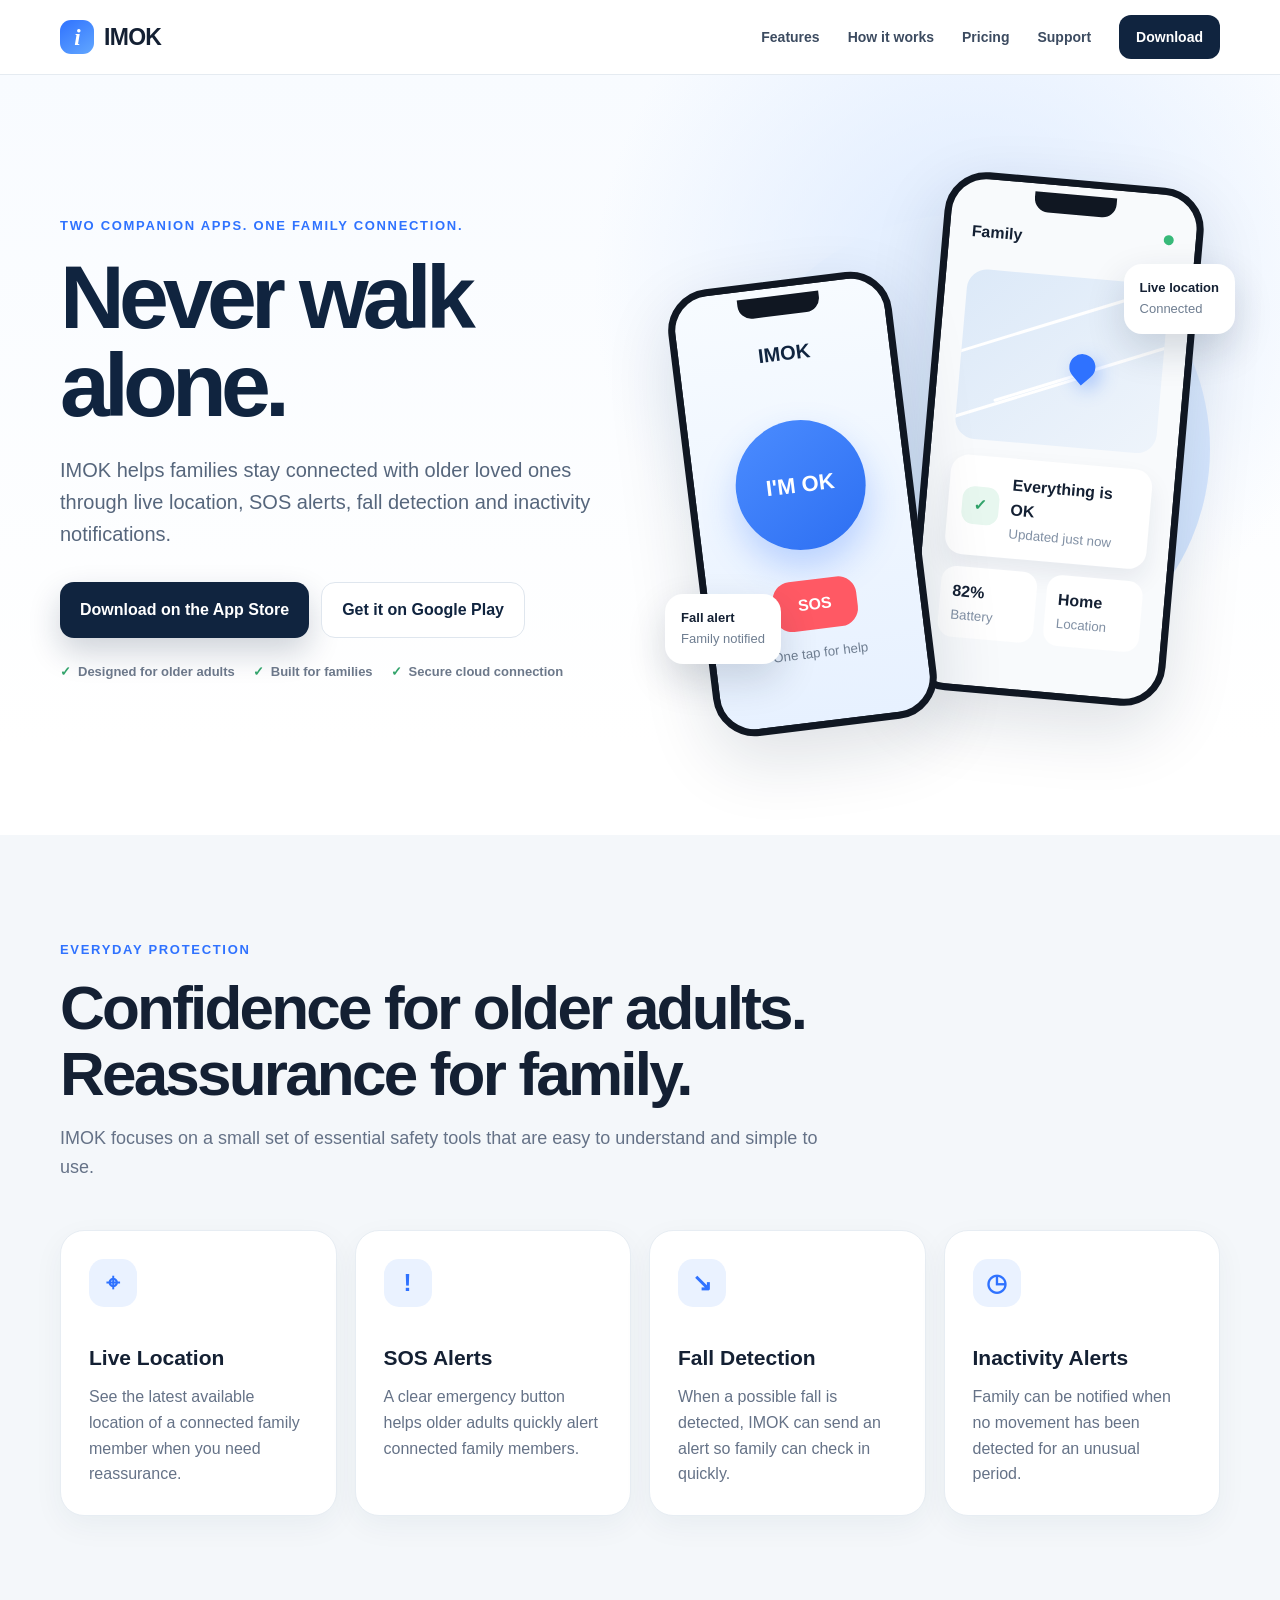
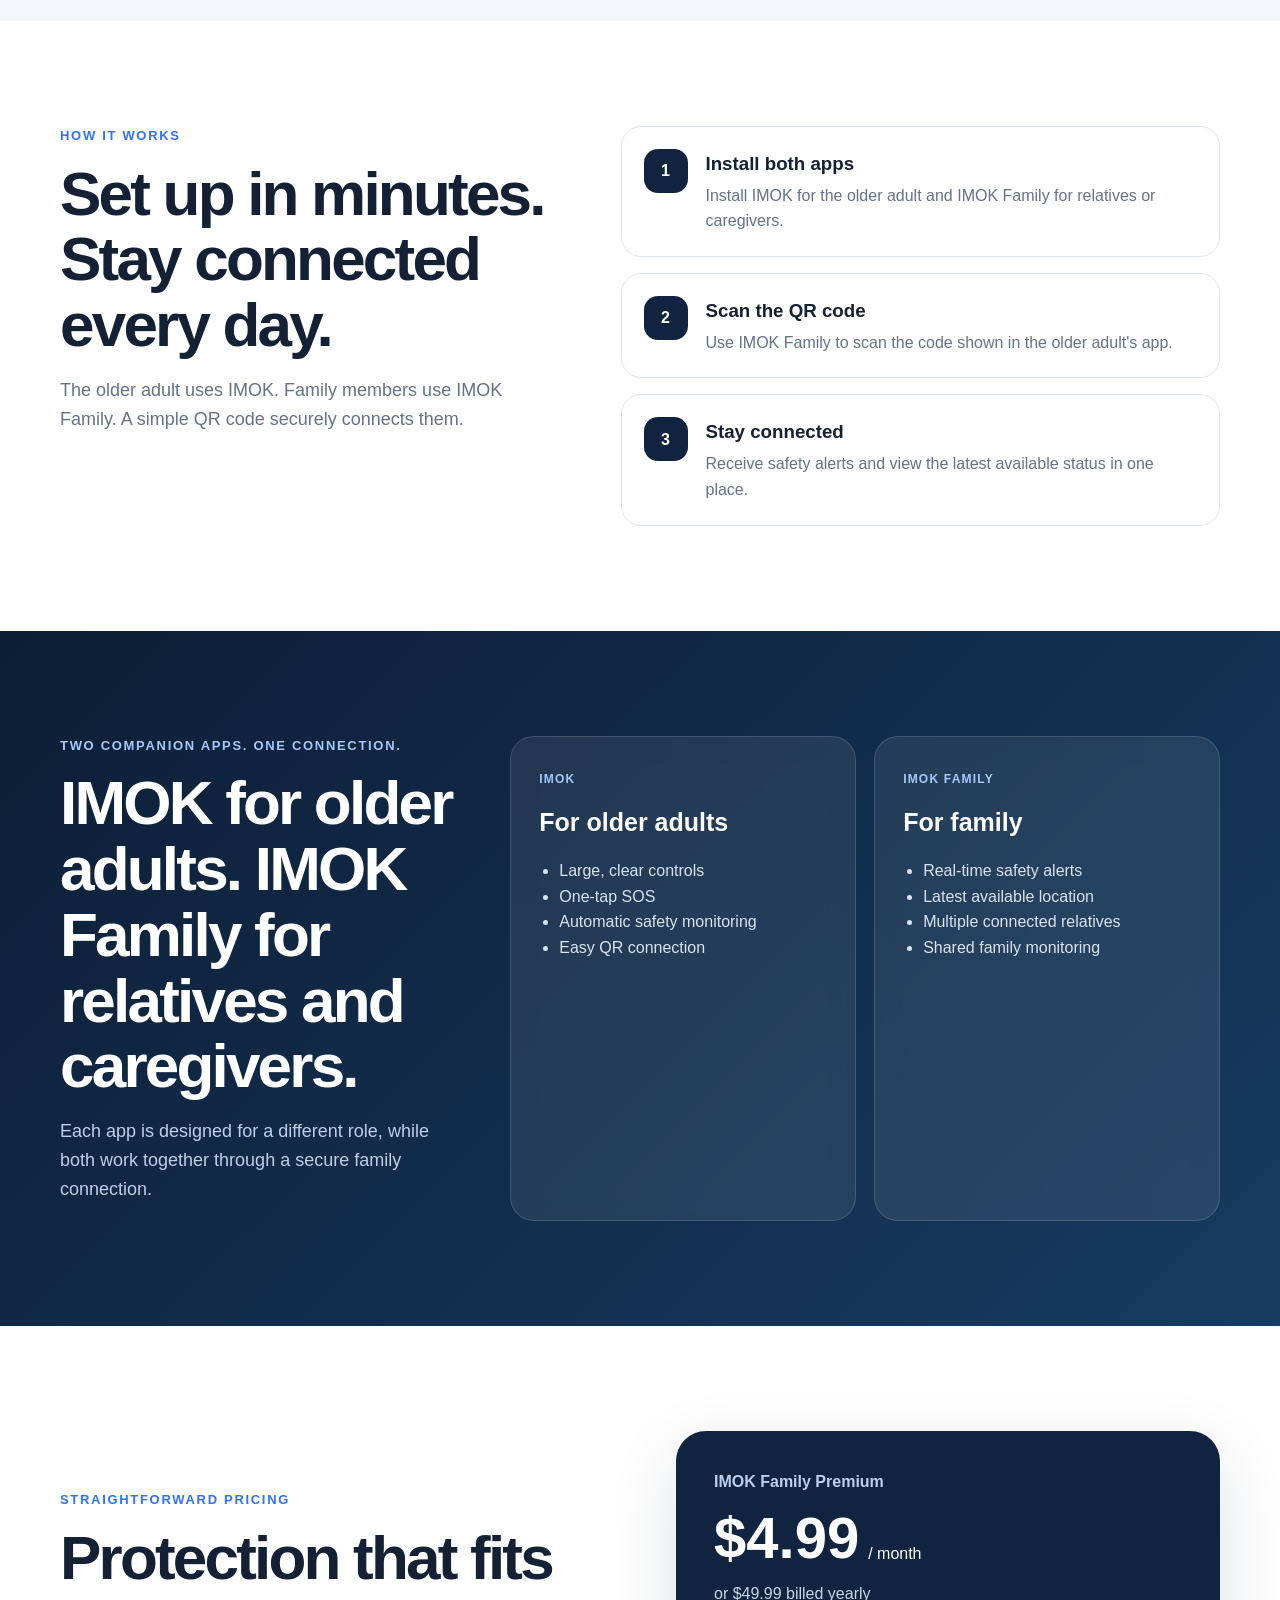
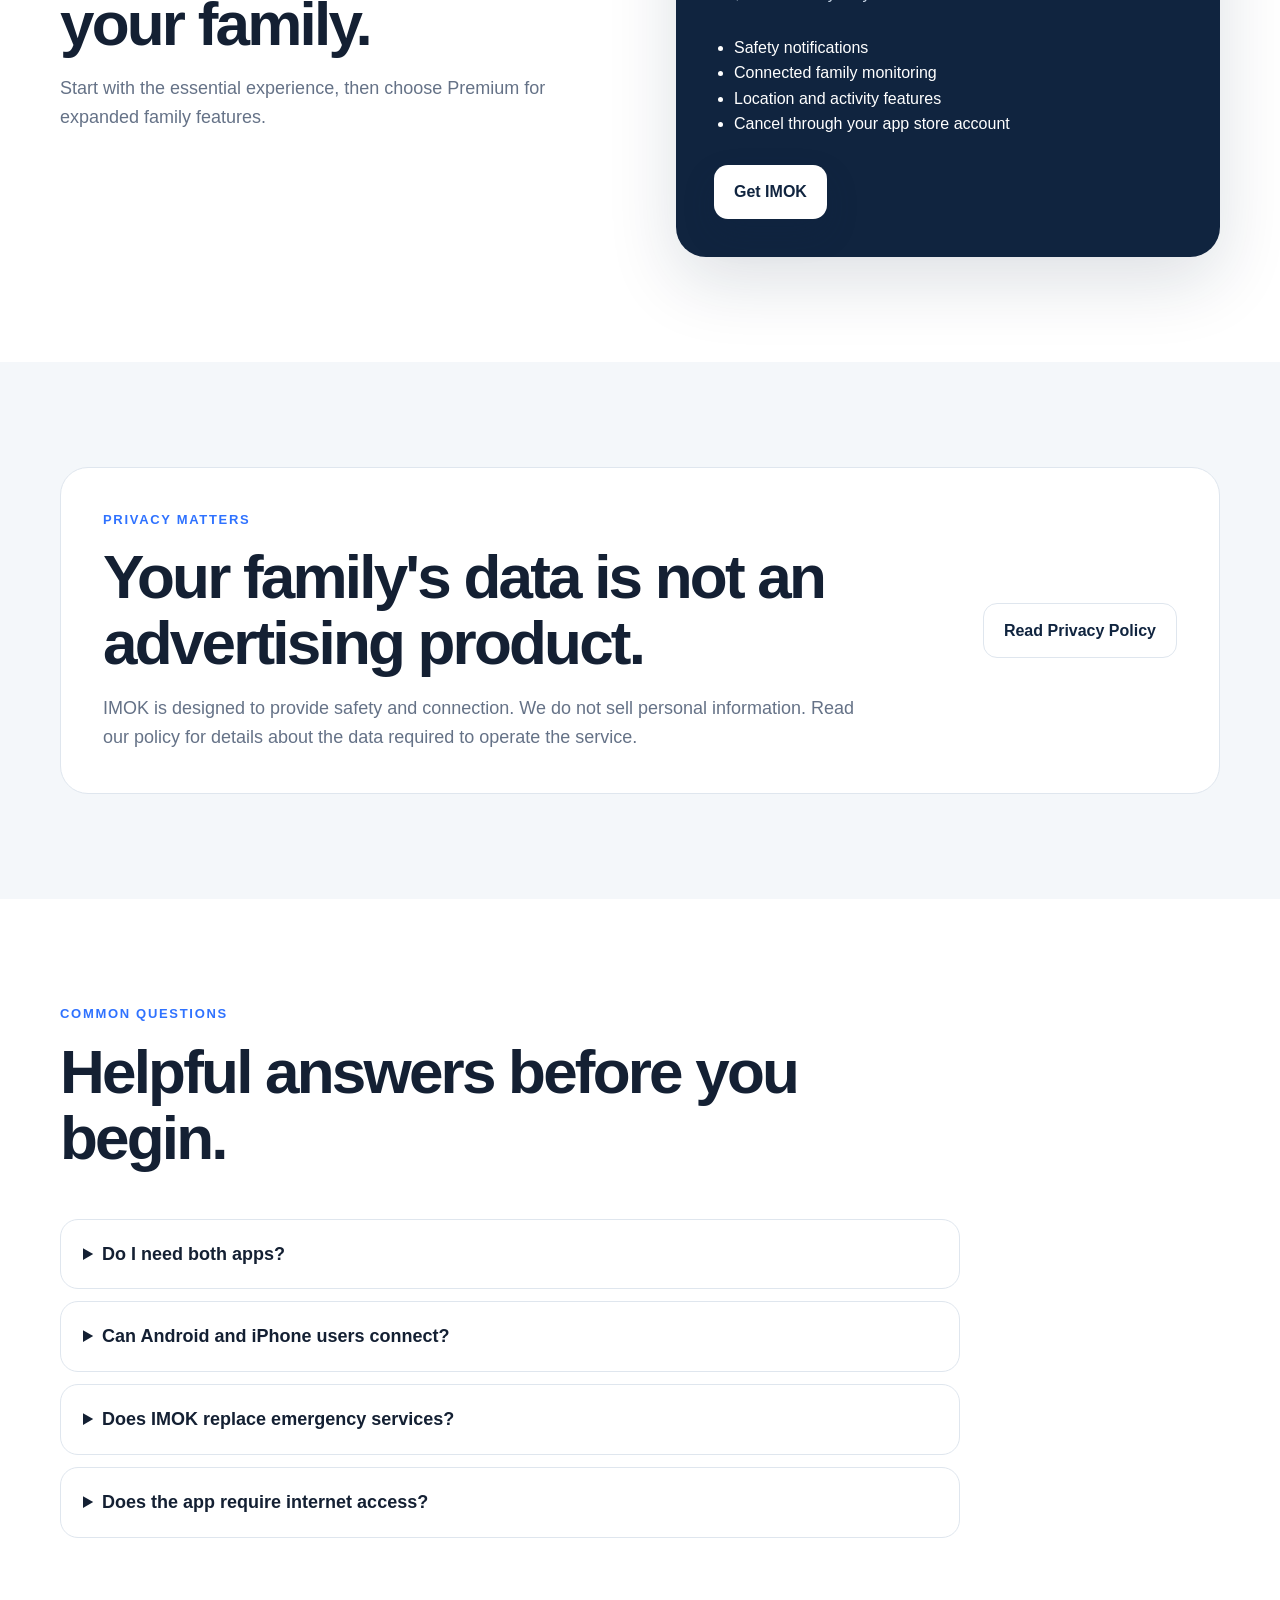
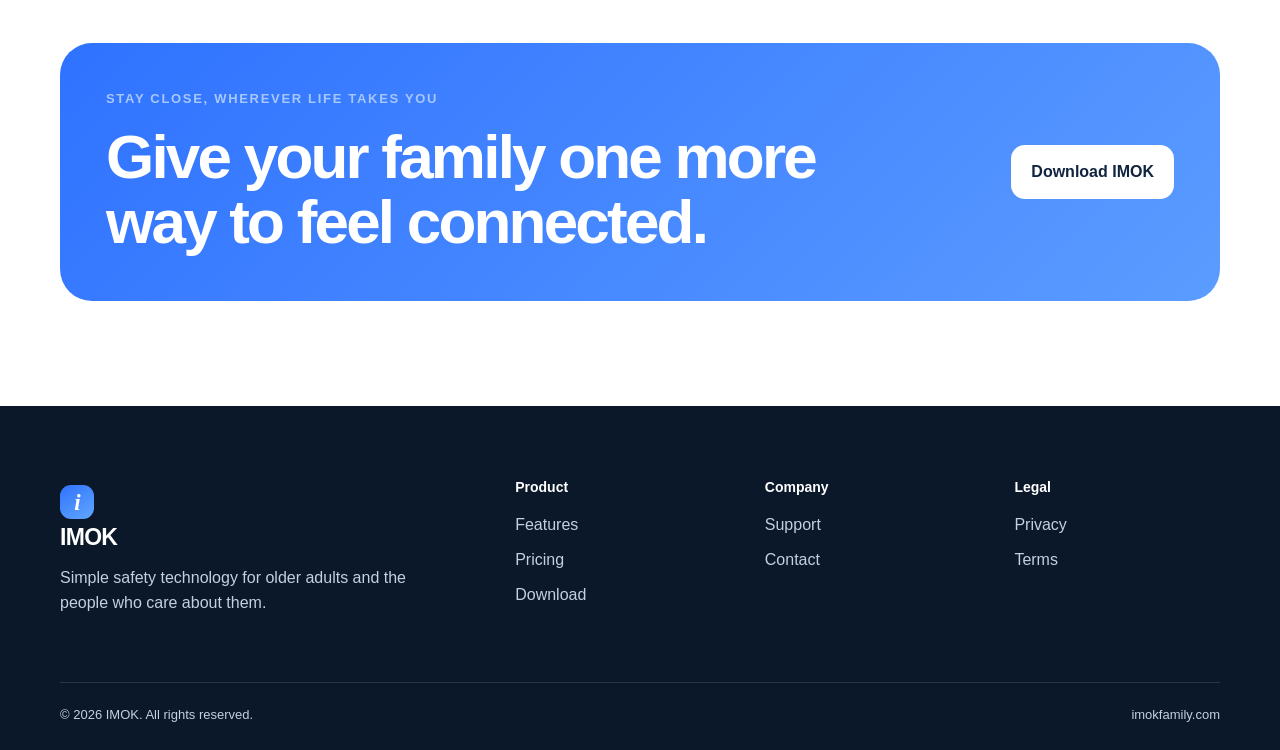
==== commit a394c455: "Complete launch support pages" ====
--- a/index.html
+++ b/index.html
@@ -34,9 +34,9 @@
   <section class="hero">
     <div class="shell hero-grid">
       <div class="hero-copy reveal">
-        <div class="eyebrow">Connected care, made simple</div>
+        <div class="eyebrow">Two companion apps. One family connection.</div>
         <h1>Never walk alone.</h1>
-        <p class="hero-lead">IMOK helps older adults stay independent while keeping family close with SOS alerts, live location, fall detection and inactivity notifications.</p>
+        <p class="hero-lead">IMOK helps families stay connected with older loved ones through live location, SOS alerts, fall detection and inactivity notifications.</p>
         <div class="hero-actions" id="download">
           <a class="btn btn-primary" href="#" aria-label="Download IMOK on the App Store">Download on the App Store</a>
           <a class="btn btn-secondary" href="#" aria-label="Get IMOK on Google Play">Get it on Google Play</a>
@@ -94,7 +94,7 @@
 
   <section class="section dark-panel">
     <div class="shell family-grid">
-      <div class="family-copy reveal"><div class="eyebrow light">Two apps. One connection.</div><h2>Simple for older adults. Powerful for families.</h2><p>The IMOK experience is deliberately different on each side of the connection.</p></div>
+      <div class="family-copy reveal"><div class="eyebrow light">Two companion apps. One connection.</div><h2>IMOK for older adults. IMOK Family for relatives and caregivers.</h2><p>Each app is designed for a different role, while both work together through a secure family connection.</p></div>
       <div class="audience-card reveal delay-1"><span class="audience-label">IMOK</span><h3>For older adults</h3><ul><li>Large, clear controls</li><li>One-tap SOS</li><li>Automatic safety monitoring</li><li>Easy QR connection</li></ul></div>
       <div class="audience-card reveal delay-2"><span class="audience-label">IMOK Family</span><h3>For family</h3><ul><li>Real-time safety alerts</li><li>Latest available location</li><li>Multiple connected relatives</li><li>Shared family monitoring</li></ul></div>
     </div>
